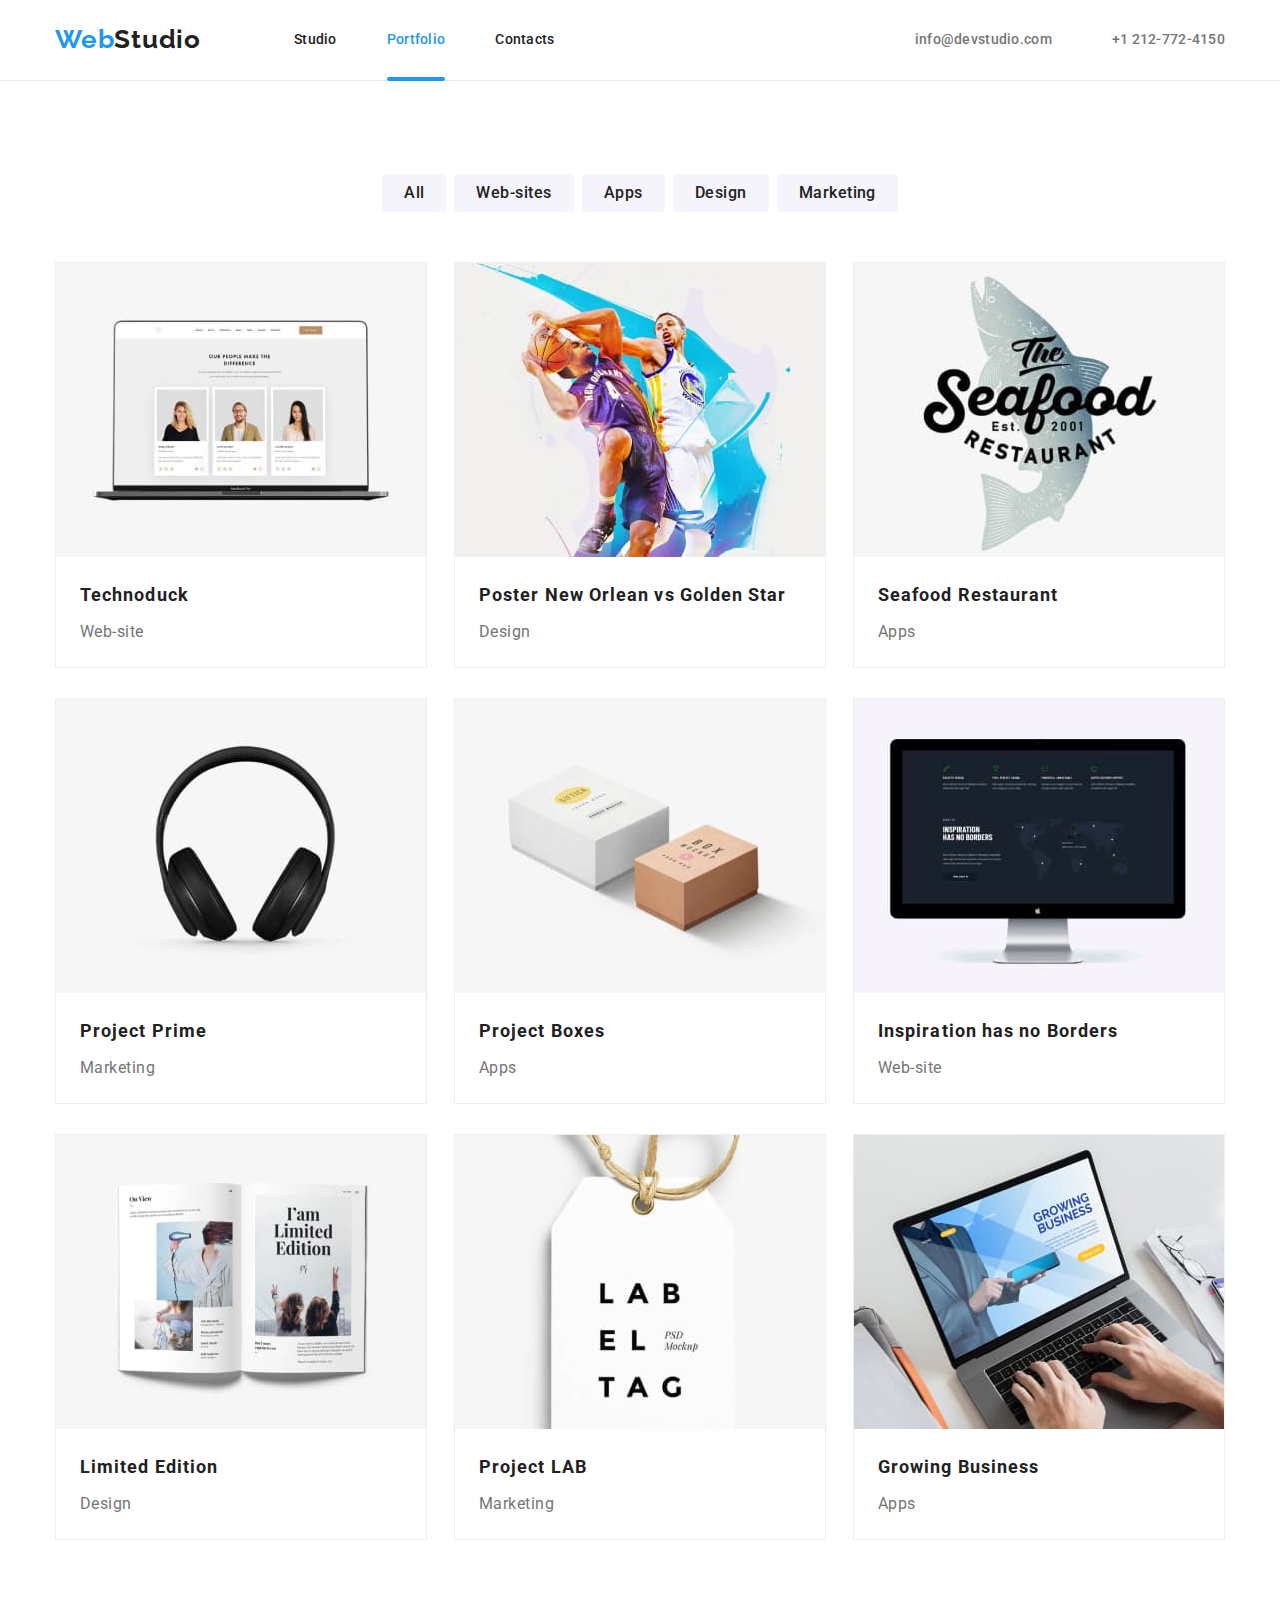
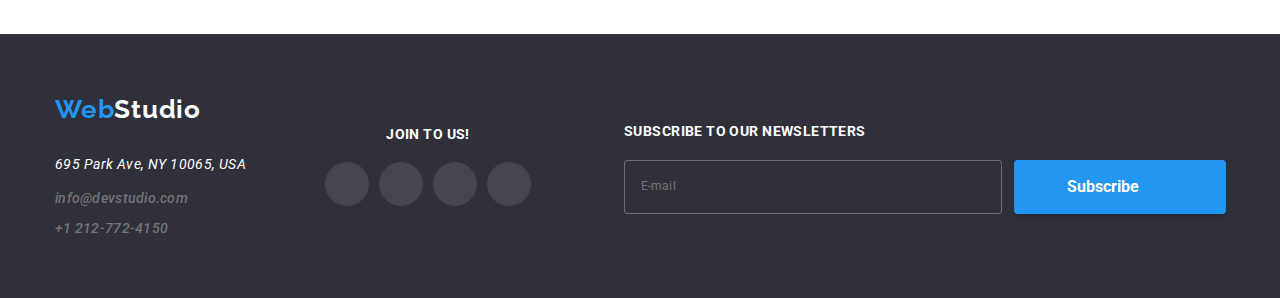
==== portfolio.html @ 0c03ed83 "Last homework html-css" ====
<!DOCTYPE html>
<html lang="en">
<head>
    <meta charset="UTF-8">
    <meta http-equiv="X-UA-Compatible" content="IE=edge">
    <meta name="viewport" content="width=device-width, initial-scale=1.0">
    <title>Portfolio</title>
    
<link rel="preconnect" href="https://fonts.googleapis.com">
<link rel="preconnect" href="https://fonts.gstatic.com" crossorigin>
<link href="https://fonts.googleapis.com/css2?family=Raleway:wght@700&family=Roboto:wght@400;500;700;900&display=swap"
    rel="stylesheet"
    >
    <link rel="stylesheet" href="https://cdnjs.cloudflare.com/ajax/libs/modern-normalize/1.1.0/modern-normalize.min.css">
    <link rel="stylesheet" href="./css/main.min.css">
</head>
<body class="page">

<header class="header">
    <div class="container hat-container">
        <a class="header__logo" href="./index.html">
            <span class="header__accent">Web</span>Studio </a>
        <nav>
             <button class="menu__button js-open-menu" type="button" aria-expanded="false" aria-controls="mobile-menu">
                    <svg width="40px" height="40px" aria-label="menu switcher">
                        <use class="icon__menu" href="./images/sprite.svg#icon-menu"></use>
                    </svg>
                </button>
                <div class="menu__container js-menu-container" id="mobile-menu">
                    <button class="menu__button js-close-menu" type="button">
                        <svg width="40px" height="40px" aria-label="menu switcher">
                            <use class="icon__close" href="./images/sprite.svg#icon-close"></use>
                        </svg>
                    </button>
                    <div class="navigation__menu">
                        <ul class="navigation">
                            <li class="navigation__item">
                                <a class="navigation__link" href="./index.html"> Studio </a>
                            </li>
                            <li class="navigation__item navigation__item--currentlink">
                                <a class="navigation__link navigation__link--current" href="./portfolio.html"> Portfolio </a>
                            </li>
                            <li class="navigation__item">
                                <a class="navigation__link " href=""> Contacts </a>
                            </li>
                        </ul>
                    </div>
                    <div class="contacts__menu">
                        <ul class="contacts">
                            <li class="contacts__item">
                                <a class="contacts__link" href="tel:+12127724150">
                                    +1 212-772-4150
                                </a>
                            </li>
                            <li class="contacts__item">
                                <a class="contacts__link" href="mailto:info@devstudio.com">
                                    info@devstudio.com
                                </a>
                            </li>
                        </ul>
                    </div>
                    <div class="links">
                        <ul class="links__menu">
                            <li class="links__item">
                                <a class="links__link" href="https://www.instagram.com/">Instagram<span class="links__wall">|</span></a>
                            </li>
                            <li class="links__item">
                                <a class="links__link" href="https://twitter.com/">Twitter<span class="links__wall">|</span></a>
                            </li>
                            <li class="links__item">
                                <a class="links__link" href="https://www.facebook.com/">Facebook<span class="links__wall">|</span></a>
                            </li>
                            <li class="links__item">
                                <a class="links__link" href="https://www.linkedin.com/">LinkedIn</a>
                            </li>
                        </ul>
                    </div>
                </div>
            <ul class="navigation">
                <li class="navigation__item">
                    <a class="navigation__link" href="./index.html"> Studio </a>
                </li>
                <li class="navigation__item navigation__item--currentlink">
                    <a class="navigation__link navigation__link--current" href="./portfolio.html"> Portfolio </a>
                </li>
                <li class="navigation__item">
                    <a class="navigation__link" href=""> Contacts </a>
                </li>
            </ul>
        </nav>

        <ul class="contacts">
            <li class="contacts__item">
                <a class="contacts__link" href="mailto:info@devstudio.com">
                    <svg class="contacts__icon" width="16px" height="12px">
                        <use href="./images/sprite.svg#icon-mail-icon"></use>
                    </svg>
                    info@devstudio.com
                </a>
            </li>
            <li class="contacts__item">
                <a class="contacts__link" href="tel:+12127724150">
                    <svg class="contacts__icon" width="10px" height="16px">
                        <use href="./images/sprite.svg#icon-smartphone-icon"></use>
                    </svg>
                    +1 212-772-4150
                </a>
            </li>
        </ul>
    </div>
</header>
    <!--Меnu-->
    <main>       
     
        <div class="container">
            <section class="section">
                <h1 hidden> Our works </h1>
                <ul class="buttons">
                    <li class="buttons__item">
                        <button class="buttons__secondary" type="button">All</button>
                    </li>
                    <li class="buttons__item">
                        <button class="buttons__secondary" type="button">Web-sites</button>
                    </li>
                    <li class="buttons__item">
                        <button class="buttons__secondary" type="button">Apps</button>
                    </li>
                    <li class="buttons__item">
                        <button class="buttons__secondary" type="button">Design</button>
                    </li>
                    <li class="buttons__item">
                        <button class="buttons__secondary" type="button">Marketing</button>
                    </li>
                </ul>
                <ul class="example">
                        <li class="example__item">
                            <div class="example__div">
                                <picture>
                                    <source srcset="./images/images-portfolio/laptopimg.jpeg 1x, ./images/images-portfolio/laptopimg@2x.jpeg 2x"
                                        media="(min-width: 1200px)">
                                    <source srcset="./images/images-portfolio/laptop-tabletimg.jpeg 1x, ./images/images-portfolio/laptop-tabletimg@2x.jpeg 2x"
                                        media="(min-width: 767px)">
                                    <source srcset="./images/images-portfolio/laptop-mobileimg.jpeg 1x, ./images/images-portfolio/laptop-mobileimg@2x.jpeg 2x"
                                        media="(min-width: 150px)">
                                    <img class="example__image" src="./images/images-portfolio/laptopimg.jpeg" alt="laptop" />
                                </picture>
                                <div class="example__backbox">
                                    <p class="example__text">The technocrat is the modern site for the coronavirus. Companies use this platform
                                        for digital espionage and attacks on
                                        protected competitor servers.</p>
                                </div>
                            </div>
                            <h2 class="example__title">Technoduck</h2>
                            <p class="example__description">Web-site</p>
                        </li>
                        <li class="example__item">
                            <div class="example__div">
                                <picture>
                                    <source srcset="./images/images-portfolio/baseballimg.jpeg 1x, ./images/images-portfolio/baseballimg@2x.jpeg 2x"
                                        media="(min-width: 1200px)">
                                    <source
                                        srcset="./images/images-portfolio/baseball-tabletimg.jpeg 1x, ./images/images-portfolio/baseball-tabletimg@2x.jpeg 2x"
                                        media="(min-width: 767px)">
                                    <source
                                        srcset="./images/images-portfolio/baseball-mobileimg.jpeg 1x, ./images/images-portfolio/baseball-mobileimg@2x.jpeg 2x"
                                        media="(min-width: 150px)">
                                    <img class="example__image" src="./images/images-portfolio/baseballimg.jpeg" alt=" two man playing baseball" />
                                </picture>
                                <div class="example__backbox">
                                    <p class="example__text">Poster New Orlean vs Golden Star</p>
                                </div>
                            </div>
                            <h2 class="example__title">Poster New Orlean vs Golden Star</h2>
                            <p class="example__description">Design</p>
                        </li>                  
                        <li class="example__item">
                            <div class="example__div">
                                <picture>
                                    <source srcset="./images/images-portfolio/seafoodimg.jpeg 1x, ./images/images-portfolio/seafoodimg@2x.jpeg 2x"
                                        media="(min-width: 1200px)">
                                    <source
                                        srcset="./images/images-portfolio/seafood-tabletimg.jpeg 1x, ./images/images-portfolio/seafood-tabletimg@2x.jpeg 2x"
                                        media="(min-width: 767px)">
                                    <source
                                        srcset="./images/images-portfolio/seafood-mobileimg.jpeg 1x, ./images/images-portfolio/seafood-mobileimg@2x.jpeg 2x"
                                        media="(min-width: 150px)">
                                    <img class="example__image" src="./images/images-portfolio/seafoodimg.jpeg" alt=" logo fish restaurant" />
                                </picture>
                                <div class="example__backbox">
                                    <p class="example__text">Seafood Restaurant</p>
                                </div>
                            </div>
                            <h2 class="example__title">Seafood Restaurant</h2>
                            <p class="example__description">Apps</p>
                        </li>
                        <li class="example__item">
                            <div class="example__div">
                                <picture>
                                    <source srcset="./images/images-portfolio/headphonesimg.jpeg 1x, ./images/images-portfolio/headphonesimg@2x.jpeg 2x"
                                        media="(min-width: 1200px)">
                                    <source
                                        srcset="./images/images-portfolio/headphones-tabletimg.jpeg 1x, ./images/images-portfolio/headphones-tabletimg@2x.jpeg 2x"
                                        media="(min-width: 767px)">
                                    <source
                                        srcset="./images/images-portfolio/headphones-mobileimg.jpeg 1x, ./images/images-portfolio/headphones-mobileimg@2x.jpeg 2x"
                                        media="(min-width: 150px)">
                                    <img class="example__image" src="./images/images-portfolio/headphonesimg.jpeg" alt=" headphones" />
                                </picture>
                                <div class="example__backbox">
                                    <p class="example__text">Project Prime</p>
                                </div>
                            </div>
                            <h2 class="example__title">Project Prime</h2>
                            <p class="example__description">Marketing</p>
                        </li>                  
                        <li class="example__item">
                        <div class="example__div">
                            <picture>
                                <source srcset="./images/images-portfolio/twoboximg.jpeg 1x, ./images/images-portfolio/twoboximg@2x.jpeg 2x"
                                    media="(min-width: 1200px)">
                                <source
                                    srcset="./images/images-portfolio/twobox-tabletimg.jpeg 1x, ./images/images-portfolio/twobox-tabletimg@2x.jpeg 2x"
                                    media="(min-width: 767px)">
                                <source
                                    srcset="./images/images-portfolio/twobox-mobileimg.jpeg 1x, ./images/images-portfolio/twobox-mobileimg@2x.jpeg 2x"
                                    media="(min-width: 150px)">
                                <img class="example__image" src="./images/images-portfolio/twoboximg.jpeg" alt=" two carton box" />
                            </picture>
                            <div class="example__backbox">
                                <p class="example__text">Project Boxes</p>
                            </div>
                        </div>
                        <h2 class="example__title">Project Boxes</h2>
                        <p class="example__description">Apps</p>
                        </li>                   
                        <li class="example__item">
                            <div class="example__div">
                                <picture>
                                    <source srcset="./images/images-portfolio/displayimg.jpeg 1x, ./images/images-portfolio/displayimg@2x.jpeg 2x"
                                        media="(min-width: 1200px)">
                                    <source
                                        srcset="./images/images-portfolio/display-tabletimg.jpeg 1x, ./images/images-portfolio/display-tabletimg@2x.jpeg 2x"
                                        media="(min-width: 767px)">
                                    <source
                                        srcset="./images/images-portfolio/display-mobileimg.jpeg 1x, ./images/images-portfolio/display-mobileimg@2x.jpeg 2x"
                                        media="(min-width: 150px)">
                                    <img class="example__image" src="./images/images-portfolio/displayimg.jpeg" alt="display" />
                                </picture>
                                <div class="example__backbox">
                                    <p class="example__text">Inspiration has no Borders</p>
                                </div>
                            </div>
                            <h2 class="example__title">Inspiration has no Borders</h2>
                            <p class="example__description">Web-site</p>
                        </li>                   
                        <li class="example__item">
                            <div class="example__div">
                                <picture>
                                    <source srcset="./images/images-portfolio/bookimg.jpeg 1x, ./images/images-portfolio/bookimg@2x.jpeg 2x"
                                        media="(min-width: 1200px)">
                                    <source
                                        srcset="./images/images-portfolio/book-tabletimg.jpeg 1x, ./images/images-portfolio/book-tabletimg@2x.jpeg 2x"
                                        media="(min-width: 767px)">
                                    <source
                                        srcset="./images/images-portfolio/book-mobileimg.jpeg 1x, ./images/images-portfolio/book-mobileimg@2x.jpeg 2x"
                                        media="(min-width: 150px)">
                                    <img class="example__image" src="./images/images-portfolio/bookimg.jpeg" alt=" opened book" />
                                </picture>
                                <div class="example__backbox">
                                    <p class="example__text">Limited Edition</p>
                                </div>
                            </div>
                            <h2 class="example__title">Limited Edition</h2>
                            <p class="example__description">Design</p>
                        </li>                    
                        <li class="example__item">
                            <div class="example__div">
                                <picture>
                                    <source srcset="./images/images-portfolio/labelimg.jpeg 1x, ./images/images-portfolio/labelimg@2x.jpeg 2x"
                                        media="(min-width: 1200px)">
                                    <source
                                        srcset="./images/images-portfolio/label-tabletimg.jpeg 1x, ./images/images-portfolio/label-tabletimg@2x.jpeg 2x"
                                        media="(min-width: 767px)">
                                    <source
                                        srcset="./images/images-portfolio/label-mobileimg.jpeg 1x, ./images/images-portfolio/label-mobileimg@2x.jpeg 2x"
                                        media="(min-width: 150px)">
                                    <img class="example__image" src="./images/images-portfolio/labelimg.jpeg" alt=" label with letters" />
                                </picture>
                                <div class="example__backbox">
                                    <p class="example__text">Project LAB</p>
                                </div>
                            </div>
                            <h2 class="example__title">Project LAB</h2>
                            <p class="example__description">Marketing</p>
                        </li>                   
                        <li class="example__item">
                           <div class="example__div">
                            <picture>
                                <source srcset="./images/images-portfolio/laptopworkimg.jpeg 1x, ./images/images-portfolio/laptopworkimg@2x.jpeg 2x"
                                    media="(min-width: 1200px)">
                                <source
                                    srcset="./images/images-portfolio/laptopwork-tabletimg.jpeg 1x, ./images/images-portfolio/laptopwork-tabletimg@2x.jpeg 2x"
                                    media="(min-width: 767px)">
                                <source
                                    srcset="./images/images-portfolio/laptopwork-mobileimg.jpeg 1x, ./images/images-portfolio/laptopwork-mobileimg@2x.jpeg 2x"
                                    media="(min-width: 150px)">
                                <img class="example__image" src="./images/images-portfolio/laptopworkimg.jpeg" alt=" man working on laptop" />
                            </picture>
                            <div class="example__backbox">
                                <p class="example__text">Growing Business</p>
                            </div>
                           </div>
                            <h2 class="example__title">Growing Business</h2>
                            <p class="example__description">Apps</p>
                        </li>
                </ul>
            </section>
        </div>
    </main>
    
<footer class="footer">
    <div class="container">
        <div class="footer__container">
            <div class="footer-tablet">
            <div class="footer__info">
                <a class="footer__logo" href="index.html" target="_self"> <span class="accent">Web</span><span
                        class="footer__second footer__second--white">Studio</span>
                </a>
                <address>
                    <ul class="address">
                        <li class="address__item">
                            <a class="address__link"
                                href="https://www.google.com/maps/place/695+Park+Ave,+New+York,+NY+10065,+%D0%A1%D0%A8%D0%90/@40.7688994,-73.9672143,17z/data=!3m1!4b1!4m5!3m4!1s0x89c258ebe8836e8f:0xa007c44e7c4aa0eb!8m2!3d40.7688994!4d-73.9650256"
                                target="_blank">695 Park Ave, NY 10065, USA</a>
                        </li>
                        <li class="address__item">
                            <a class="address__info" href="mailto:info@devstudio.com"> info@devstudio.com </a>
                        </li>
                        <li class="address__item">
                            <a class="address__info" href="tel:+12127724150">+1 212-772-4150</a>
                        </li>
                    </ul>
                </address>
            </div>
            <div class="join">
                <h3 class="join__title">JOIN TO US!</h3>
                <ul class="network">
                    <li class="network__item">
                        <a class="network__link network__link--gray" href="https://www.instagram.com/" target="_blank"
                            rel="noopener noreferrer">
                            <svg class="network__icon network__icon--footer" width="20px" height="20px">
                                <use href="./images/sprite.svg#icon-instagram"></use>
                            </svg>
                        </a>
                    </li>
                    <li class="network__item">
                        <a class="network__link network__link--gray" href="https://twitter.com/" target="_blank"
                            rel="noopener noreferrer">
                            <svg class="network__icon network__icon--footer" width="20px" height="20px">
                                <use href="./images/sprite.svg#icon-twitter"></use>
                            </svg>
                        </a>
                    </li>
                    <li class="network__item">
                        <a class="network__link network__link--gray" href="https://www.facebook.com/" target="_blank"
                            rel="noopener noreferrer">
                            <svg class="network__icon network__icon--footer" width="20px" height="20px">
                                <use href="./images/sprite.svg#icon-facebook"></use>
                            </svg>
                        </a>
                    </li>
                    <li class="network__item">
                        <a class="network__link network__link--gray" href="https://www.linkedin.com/" target="_blank"
                            rel="noopener noreferrer">
                            <svg class="network__icon network__icon--footer" width="20px" height="20px">
                                <use href="./images/svg/sprite.svg#icon-linkedin"></use>
                            </svg>
                        </a>
                    </li>
                </ul>
            </div>
            </div>
            <form class="footerform">
                <h3 class="form__title">SUBSCRIBE TO OUR NEWSLETTERS</h3>
                <div class="form__container">
                    <input class="form__input--gray" type="text" name="input-name" placeholder="E-mail">
                    <button class="form__button" type="submit">Subscribe
                        <svg class="form__telegram form__telegram--gray" width="24px" height="24px">
                            <use href="./images/svg/sprite.svg#icon-telegram"></use>
                        </svg>
                    </button>
                </div>
            </form>
        </div>
    </div>
</footer>
<script src="./js/menu.js"></script>
</body>
</html>
---- css/main.min.css ----
ul {
    list-style-type: none;
    padding: 0px;
    margin: 0px
}

img {
    display: block;
    max-width: 100%;
    height: auto
}

@media screen and (min-width: 150px)and (max-width: 767px) {
    .container {
        width:480px;
        padding: 0px;
        margin: 0px
    }
}

@media screen and (min-width: 768px)and (max-width: 1199px) {
    .container {
        width:768px;
        margin: auto
    }
}

@media screen and (min-width: 1200px) {
    .container {
        width:1170px;
        margin: auto;
        padding-left: 15px;
        padding-right: 15px
    }
}

@media screen and (min-width: 150px)and (max-width: 767px) {
    .page {
        width:480px;
        font-family: "Roboto",sans-serif;
        margin: auto;
        padding-top: 61px
    }
}

@media screen and (min-width: 768px)and (max-width: 1199px) {
    .page {
        width:768px;
        font-family: "Roboto",sans-serif;
        margin: auto;
        padding-top: 80px
    }
}

@media screen and (min-width: 1200px) {
    .page {
        font-family:"Roboto",sans-serif;
        margin: auto;
        padding-top: 80px
    }
}

@media screen and (min-width: 150px)and (max-width: 767px) {
    .section {
        width:480px;
        padding-top: 60px;
        padding-bottom: 60px
    }
}

@media screen and (min-width: 768px)and (max-width: 1199px) {
    .section {
        width:768px;
        padding-top: 60px;
        padding-bottom: 60px
    }
}

@media screen and (min-width: 1200px) {
    .section {
        padding-top:94px;
        padding-bottom: 94px
    }
}

*,*::before,::after {
    -webkit-box-sizing: inherit;
    box-sizing: inherit
}

.body .modal-open {
    overflow: hidden
}

@media screen and (min-width: 1200px) {
    .header {
        background-color:#fff;
        border-bottom: 1px solid #ececec;
        min-height: 80px;
        margin: auto;
        width: 1600px;
        position: fixed;
        z-index: 1;
        top: 0;
        left: 50%;
        -webkit-transform: translate(-50%);
        transform: translate(-50%)
    }

    .header__accent {
        color: #2196f3
    }

    .hat-container {
        display: -webkit-box;
        display: -ms-flexbox;
        display: flex;
        -webkit-box-align: center;
        -ms-flex-align: center;
        align-items: center;
        -webkit-box-pack: justify;
        -ms-flex-pack: justify;
        justify-content: space-between
    }

    .menu__button {
        display: none
    }

    .menu-container {
        display: none
    }

    .links {
        display: none
    }
}

@media screen and (min-width: 1200px) {
    .header__logo {
        margin-right:93px;
        padding-top: 24px;
        padding-bottom: 25px;
        font-family: "Raleway";
        font-weight: 700;
        font-size: 26px;
        line-height: 1.19;
        letter-spacing: .03em;
        color: #212121;
        text-decoration: none
    }
}

@media screen and (min-width: 1200px) {
    .navigation__item--currentlink {
        color:#2196f3
    }

    .navigation {
        display: -webkit-box;
        display: -ms-flexbox;
        display: flex
    }

    .navigation__item:not(:last-child) {
        margin-right: 50px
    }

    .navigation__link {
        display: block;
        padding-top: 32px;
        padding-bottom: 32px;
        font-weight: 500;
        font-size: 14px;
        line-height: 1.14;
        letter-spacing: .02em;
        text-decoration: none;
        color: #212121;
        -webkit-transition: color 250ms cubic-bezier(0.4, 0, 0.2, 1);
        transition: color 250ms cubic-bezier(0.4, 0, 0.2, 1)
    }

    .navigation__link:hover,.navigation__link:focus {
        color: #2196f3
    }

    .navigation__link--current {
        position: relative;
        color: #2196f3
    }

    .navigation__link--current::after {
        position: absolute;
        bottom: -1px;
        right: 0px;
        content: "";
        width: 100%;
        height: 4px;
        background-color: #2196f3;
        border-radius: 2px
    }

    .navigation__menu {
        display: none
    }

    .contacts__menu {
        display: none
    }
}

@media screen and (min-width: 1200px) {
    .contacts__link {
        display:-webkit-box;
        display: -ms-flexbox;
        display: flex;
        -webkit-box-align: center;
        -ms-flex-align: center;
        align-items: center;
        padding-top: 32px;
        padding-bottom: 32px;
        font-weight: 500;
        font-size: 14px;
        line-height: 1.14;
        letter-spacing: .02em;
        color: #757575;
        text-decoration: none;
        -webkit-transition: color 250ms cubic-bezier(0.4, 0, 0.2, 1);
        transition: color 250ms cubic-bezier(0.4, 0, 0.2, 1)
    }

    .contacts__link:hover,.contacts__link:focus {
        color: #2196f3
    }

    .contacts__link:hover .contacts__icon {
        fill: #2196f3
    }

    .contacts__link:focus .contacts__icon {
        fill: #2196f3
    }

    .contacts__icon {
        margin-right: 10px;
        fill: #757575
    }

    .contacts__link:hover .contacts__icon {
        fill: #2196f3
    }

    .contacts__link:focus .contacts__icon {
        fill: #2196f3
    }

    .contacts {
        display: -webkit-box;
        display: -ms-flexbox;
        display: flex;
        margin-top: 0px;
        margin-bottom: 0px;
        margin-left: auto
    }

    .contacts__item:not(:last-child) {
        display: block;
        margin-right: 40px
    }
}

@media screen and (min-width: 1200px) {
    .background {
        max-width:1600px;
        height: 600px;
        margin-left: auto;
        margin-right: auto;
        background-image: -webkit-gradient(linear, left top, right top, from(rgba(47, 48, 58, 0.4)), to(rgba(47, 48, 58, 0.4))),url(../images/backgroundimage.jpeg);
        background-image: linear-gradient(to right, rgba(47, 48, 58, 0.4), rgba(47, 48, 58, 0.4)),url(../images/backgroundimage.jpeg);
        background-color: #757575;
        background-position: center;
        background-repeat: no-repeat;
        background-size: cover
    }
}

@media screen and (min-width: 1200px)and (min-device-pixel-ratio: 2),screen and (min-width: 1200px)and (-webkit-min-device-pixel-ratio: 2),screen and (min-width: 1200px)and (min-resolution: 192dpi),screen and (min-width: 1200px)and (min-resolution: 2dppx) {
    .background {
        background-image:-webkit-gradient(linear, left top, right top, from(rgba(47, 48, 58, 0.4)), to(rgba(47, 48, 58, 0.4))),url(../images/backgroundimage@2x.jpeg);
        background-image: linear-gradient(to right, rgba(47, 48, 58, 0.4), rgba(47, 48, 58, 0.4)),url(../images/backgroundimage@2x.jpeg)
    }
}

@media screen and (min-width: 1200px) {
    .hero-container {
        padding-top:200px;
        padding-bottom: 200px
    }
}

@media screen and (min-width: 1200px) {
    .background__title {
        margin-top:0px;
        margin-bottom: 30px;
        font-weight: 900;
        font-size: 44px;
        line-height: 1.36;
        text-align: center;
        letter-spacing: .06em;
        text-transform: uppercase;
        color: #fff
    }
}

@media screen and (min-width: 1200px) {
    .background__button {
        display:block;
        padding: 10px 20px;
        margin-left: auto;
        margin-right: auto;
        border-radius: 4px;
        min-width: 200px;
        text-align: center;
        border: none;
        font-weight: 700;
        font-size: 16px;
        line-height: 1.87;
        letter-spacing: .06em;
        background-color: #2196f3;
        color: #fff;
        font-family: inherit;
        cursor: pointer;
        -webkit-transition: color 250ms cubic-bezier(0.4, 0, 0.2, 1),background-color 250ms cubic-bezier(0.4, 0, 0.2, 1);
        transition: color 250ms cubic-bezier(0.4, 0, 0.2, 1),background-color 250ms cubic-bezier(0.4, 0, 0.2, 1)
    }

    .background__button:hover,.background__button:focus {
        background-color: #fff;
        color: #2196f3
    }
}

@media screen and (min-width: 1200px) {
    .backdrop {
        position:fixed;
        top: 0;
        left: 0;
        width: 100%;
        height: 100%;
        background-color: rgba(0,0,0,.2);
        z-index: 1;
        opacity: 1;
        -webkit-transition: opacity 250ms cubic-bezier(0.4, 0, 0.2, 1);
        transition: opacity 250ms cubic-bezier(0.4, 0, 0.2, 1);
        overflow-y: scroll
    }

    .backdrop.is-hidden {
        opacity: 0;
        pointer-events: none
    }

    .backdrop.is-hidden .modal {
        -webkit-transform: translate(-50%, -50%) scale(1);
        transform: translate(-50%, -50%) scale(1)
    }

    .modal {
        position: absolute;
        max-width: 528px;
        min-height: 581px;
        top: 50%;
        left: 50%;
        -webkit-transform: translate(-50%, -50%) scale(1);
        transform: translate(-50%, -50%) scale(1);
        background-color: #fff;
        -webkit-box-shadow: 0px 1px 3px rgba(0,0,0,.12),0px 1px 1px rgba(0,0,0,.14),0px 2px 1px rgba(0,0,0,.2);
        box-shadow: 0px 1px 3px rgba(0,0,0,.12),0px 1px 1px rgba(0,0,0,.14),0px 2px 1px rgba(0,0,0,.2);
        border-radius: 4px
    }

    .modal__button {
        position: absolute;
        padding: 10;
        width: 30px;
        height: 30px;
        top: 8px;
        right: 8px;
        display: block;
        border-radius: 50%;
        border: 1px solid rgba(0,0,0,.1);
        -webkit-box-sizing: border-box;
        box-sizing: border-box;
        cursor: pointer;
        background-color: #fff;
        -webkit-transition: color 250ms cubic-bezier(0.4, 0, 0.2, 1);
        transition: color 250ms cubic-bezier(0.4, 0, 0.2, 1)
    }

    .modal__button:hover .modal__close {
        fill: #2196f3
    }

    .modal__button:focus .modal__close {
        fill: #2196f3
    }

    .modal__close {
        background-repeat: no-repeat;
        background-size: cover;
        fill: #000;
        -webkit-transition: fill 250ms cubic-bezier(0.4, 0, 0.2, 1);
        transition: fill 250ms cubic-bezier(0.4, 0, 0.2, 1)
    }

    .modal__close:hover {
        fill: #2196f3
    }

    .modal__tittle {
        display: -webkit-box;
        display: -ms-flexbox;
        display: flex;
        -webkit-box-pack: center;
        -ms-flex-pack: center;
        justify-content: center;
        -webkit-box-align: center;
        -ms-flex-align: center;
        align-items: center;
        margin: 0px;
        padding-top: 40px;
        font-weight: 700;
        font-size: 20px;
        line-height: 1.15;
        text-align: center;
        letter-spacing: .03em;
        color: #212121
    }

    .form__field {
        position: relative;
        margin-bottom: 10px
    }

    .form__input {
        width: 402px;
        height: 36px;
        padding-left: 42px;
        border: 1px solid rgba(33,33,33,.2);
        border-radius: 4px;
        outline: none;
        cursor: pointer;
        font-weight: 400;
        font-size: 12px;
        line-height: 1.16;
        letter-spacing: .01em;
        color: rgba(117,117,117,.5);
        -webkit-transition: color 250ms cubic-bezier(0.4, 0, 0.2, 1),border 250ms cubic-bezier(0.4, 0, 0.2, 1);
        transition: color 250ms cubic-bezier(0.4, 0, 0.2, 1),border 250ms cubic-bezier(0.4, 0, 0.2, 1)
    }

    .form__input:hover,.form__input:focus {
        border-color: #2196f3
    }

    .form__label {
        display: -webkit-box;
        display: -ms-flexbox;
        display: flex;
        -webkit-box-orient: vertical;
        -webkit-box-direction: normal;
        -ms-flex-direction: column;
        flex-direction: column;
        margin-bottom: 4px;
        font-weight: 400;
        font-size: 12px;
        line-height: 1.16;
        letter-spacing: .01em;
        color: #757575
    }

    .form__input:hover~.form__icon {
        fill: #2196f3
    }

    .form__input:focus~.form__icon {
        fill: #2196f3
    }

    .form__icon {
        position: absolute;
        top: 50%;
        left: 12px;
        fill: #212121
    }

    .form__textarea {
        resize: none;
        width: 414px;
        height: 94px;
        outline: none;
        padding: 12px 16px;
        border: 1px solid rgba(33,33,33,.2);
        border-radius: 4px;
        cursor: pointer;
        font-family: inherit;
        font-weight: 400;
        font-size: 12px;
        line-height: 1.16;
        letter-spacing: .01em;
        color: rgba(117,117,117,.5)
    }

    .form__textarea:hover,.form__textarea:focus {
        border-color: #2196f3
    }

    .form {
        padding: 12px 39px 40px 41px
    }

    .form__fakecheckbox {
        position: absolute;
        width: 1px;
        height: 1px;
        margin: -1px;
        border: 0;
        padding: 0;
        clip: rect(0 0 0 0);
        overflow: hidden
    }

    .form__checkbox {
        width: 12px;
        height: 11px;
        border: 2px solid #212121;
        border-radius: 2px;
        margin: 0px;
        padding: 0px;
        margin-right: 7px;
        background-image: url(/images/svg/icon-check.svg);
        background-color: #fff;
        background-size: contain;
        background-position: center;
        background-repeat: no-repeat;
        cursor: pointer;
        -webkit-transition: background-color 250ms cubic-bezier(0.4, 0, 0.2, 1),border-color 250ms cubic-bezier(0.4, 0, 0.2, 1);
        transition: background-color 250ms cubic-bezier(0.4, 0, 0.2, 1),border-color 250ms cubic-bezier(0.4, 0, 0.2, 1)
    }

    .form__fakecheckbox:checked+.form__checkbox {
        border: 2px solid #2196f3;
        background-color: #2196f3
    }

    .form__label--accept {
        display: -webkit-box;
        display: -ms-flexbox;
        display: flex;
        -webkit-box-orient: horizontal;
        -webkit-box-direction: normal;
        -ms-flex-direction: row;
        flex-direction: row;
        -webkit-box-pack: center;
        -ms-flex-pack: center;
        justify-content: center;
        -webkit-box-align: center;
        -ms-flex-align: center;
        align-items: center;
        margin: 0px;
        font-weight: 400;
        font-size: 14px;
        line-height: 1.71;
        letter-spacing: .03em;
        cursor: pointer
    }

    .form__link {
        margin-left: 4px;
        font-weight: 400;
        font-size: 14px;
        line-height: 1.71;
        letter-spacing: .03em;
        color: #2196f3;
        text-decoration: underline
    }

    .form__field--accept {
        margin-top: 30px;
        margin-bottom: 0px
    }

    .form__submit {
        display: -webkit-box;
        display: -ms-flexbox;
        display: flex;
        -webkit-box-pack: center;
        -ms-flex-pack: center;
        justify-content: center;
        -webkit-box-align: center;
        -ms-flex-align: center;
        align-items: center;
        background-color: #2196f3;
        color: #fff;
        width: 200px;
        height: 50px;
        margin: auto;
        padding: 0px;
        border: none;
        -webkit-box-shadow: 0px 4px 4px rgba(0,0,0,.15);
        box-shadow: 0px 4px 4px rgba(0,0,0,.15);
        border-radius: 4px;
        -webkit-transition: color 250ms cubic-bezier(0.4, 0, 0.2, 1),background-color 250ms cubic-bezier(0.4, 0, 0.2, 1);
        transition: color 250ms cubic-bezier(0.4, 0, 0.2, 1),background-color 250ms cubic-bezier(0.4, 0, 0.2, 1);
        font-weight: 700;
        font-size: 16px;
        line-height: 1.87;
        letter-spacing: .06em
    }

    .form__submit:hover,.form__submit:focus {
        color: #2196f3;
        background-color: #fff
    }
}

@media screen and (min-width: 1200px) {
    .specifications {
        display:-webkit-box;
        display: -ms-flexbox;
        display: flex
    }

    .specifications__container {
        display: inline-block;
        width: 270px;
        height: 120px;
        border-radius: 4px;
        background-color: #f5f4fa;
        margin-bottom: 30px
    }

    .specifications__icon {
        padding: 25px 102px
    }

    .specifications__item:not(:last-child) {
        margin-right: 30px
    }

    .specifications__title {
        margin-top: 0px;
        margin-bottom: 10px;
        font-weight: 700;
        font-size: 14px;
        line-height: 1.14;
        letter-spacing: .03em;
        color: #212121
    }

    .specifications__text {
        margin-top: 0px;
        margin-bottom: 0px;
        font-weight: 400;
        font-size: 14px;
        line-height: 1.71;
        letter-spacing: .03em;
        color: #757575
    }
}

@media screen and (min-width: 1200px) {
    .photo {
        padding-bottom:94px
    }

    .photo__title {
        margin-top: 0px;
        margin-bottom: 50px;
        font-weight: 700;
        font-size: 36px;
        line-height: 1.16;
        text-align: center;
        letter-spacing: .03em;
        color: #212121
    }

    .images {
        display: -webkit-box;
        display: -ms-flexbox;
        display: flex;
        -webkit-box-pack: justify;
        -ms-flex-pack: justify;
        justify-content: space-between
    }

    .images__item:not(:last-child) {
        margin-right: 30px
    }

    .images__thumb {
        position: relative;
        width: 370px;
        height: 294px
    }

    .images__container {
        position: absolute;
        bottom: 0;
        background-color: rgba(47,48,58,.8);
        width: 100%;
        height: 70px
    }

    .images__text {
        display: -webkit-box;
        display: -ms-flexbox;
        display: flex;
        -webkit-box-pack: center;
        -ms-flex-pack: center;
        justify-content: center;
        padding-top: 27px;
        color: #fff;
        margin: 0px;
        font-weight: 700;
        font-size: 14px;
        line-height: .94;
        letter-spacing: .03em
    }
}

@media screen and (min-width: 1200px) {
    .ourteam {
        margin-top:0px;
        margin-bottom: 50px;
        font-weight: 700;
        font-size: 36px;
        line-height: 1.16;
        text-align: center;
        letter-spacing: .03em;
        color: #212121
    }

    .team-container {
        background-color: #f5f4fa;
        margin: auto;
        max-width: 1600px
    }

    .team {
        display: -webkit-box;
        display: -ms-flexbox;
        display: flex
    }

    .team__item {
        background-color: #fff;
        padding-bottom: 30px;
        -webkit-box-shadow: 0px 1px 3px rgba(0,0,0,.12),0px 1px 1px rgba(0,0,0,.14),0px 2px 1px rgba(0,0,0,.2);
        box-shadow: 0px 1px 3px rgba(0,0,0,.12),0px 1px 1px rgba(0,0,0,.14),0px 2px 1px rgba(0,0,0,.2);
        border-radius: 0px 0px 4px 4px
    }

    .team__item:not(:last-child) {
        margin-right: 30px
    }

    .team__name {
        margin-top: 30px;
        margin-bottom: 0px;
        font-weight: 500;
        font-size: 16px;
        line-height: 1.18;
        text-align: center;
        letter-spacing: .03em;
        color: #212121
    }

    .team__text {
        margin-top: 10px;
        margin-bottom: 16px;
        font-weight: 400;
        font-size: 16px;
        line-height: 1.18;
        text-align: center;
        letter-spacing: .03em;
        color: #757575
    }

    .network {
        display: -webkit-box;
        display: -ms-flexbox;
        display: flex;
        -webkit-box-align: center;
        -ms-flex-align: center;
        align-items: center;
        -webkit-box-pack: center;
        -ms-flex-pack: center;
        justify-content: center
    }

    .network__item:not(:last-child) {
        margin-right: 10px
    }

    .network__link {
        display: -webkit-box;
        display: -ms-flexbox;
        display: flex;
        width: 44px;
        height: 44px;
        -webkit-box-align: center;
        -ms-flex-align: center;
        align-items: center;
        background-color: #fff;
        border-radius: 50%;
        -webkit-transition: background-color 250ms cubic-bezier(0.4, 0, 0.2, 1);
        transition: background-color 250ms cubic-bezier(0.4, 0, 0.2, 1)
    }

    .network__link:hover,.network__link:focus {
        background-color: #2196f3;
        cursor: pointer
    }

    .network__link:focus .network__icon {
        fill: #fff
    }

    .network__icon {
        fill: #afb1b8;
        padding: 12px;
        -webkit-transition: fill 250ms cubic-bezier(0.4, 0, 0.2, 1);
        transition: fill 250ms cubic-bezier(0.4, 0, 0.2, 1)
    }

    .network__icon:hover {
        fill: #fff
    }
}

@media screen and (min-width: 1200px) {
    .customers {
        display:-webkit-box;
        display: -ms-flexbox;
        display: flex;
        -webkit-box-pack: center;
        -ms-flex-pack: center;
        justify-content: center;
        -webkit-box-align: center;
        -ms-flex-align: center;
        align-items: center;
        -ms-flex-wrap: wrap;
        flex-wrap: wrap
    }

    .customers__title {
        font-weight: 700;
        font-size: 36px;
        line-height: 1.16;
        letter-spacing: .03em;
        margin-top: 0px;
        margin-bottom: 50px
    }

    .customers__item:not(:last-child) {
        margin-right: 30px
    }

    .customers__list {
        display: -webkit-box;
        display: -ms-flexbox;
        display: flex;
        -webkit-box-pack: center;
        -ms-flex-pack: center;
        justify-content: center;
        -webkit-box-align: center;
        -ms-flex-align: center;
        align-items: center
    }

    .customers__link:hover .customers__icon {
        fill: #2196f3
    }

    .customers__link:focus .customers__icon {
        fill: #2196f3
    }

    .customers__link {
        display: -webkit-box;
        display: -ms-flexbox;
        display: flex;
        width: 170px;
        height: 91px;
        -webkit-box-align: center;
        -ms-flex-align: center;
        align-items: center;
        -webkit-box-pack: center;
        -ms-flex-pack: center;
        justify-content: center;
        border: 1px solid #afb1b8;
        border-radius: 4px;
        -webkit-transition: border-color 250ms cubic-bezier(0.4, 0, 0.2, 1);
        transition: border-color 250ms cubic-bezier(0.4, 0, 0.2, 1)
    }

    .customers__link:hover {
        border: 1px solid #2196f3;
        cursor: pointer
    }

    .customers__icon {
        width: 106px;
        height: 60px;
        fill: #afb1b8;
        -webkit-transition: fill 250ms cubic-bezier(0.4, 0, 0.2, 1);
        transition: fill 250ms cubic-bezier(0.4, 0, 0.2, 1)
    }
}

@media screen and (min-width: 1200px) {
    .footer__container {
        display:-webkit-box;
        display: -ms-flexbox;
        display: flex;
        -webkit-box-align: center;
        -ms-flex-align: center;
        align-items: center
    }

    .footer__second--white {
        color: #fff
    }

    .footer {
        max-width: 1600px;
        margin: auto;
        display: block;
        padding: 60px 0px;
        background-color: #2f303a
    }

    .footer__logo {
        display: block;
        margin-bottom: 28px;
        font-family: "Raleway";
        font-weight: 700;
        font-size: 26px;
        line-height: 1.19;
        letter-spacing: .03em;
        color: #2196f3;
        text-decoration: none
    }

    .address {
        width: 200px
    }

    .address__item:not(:last-child) {
        margin-bottom: 12px
    }

    .address__info {
        font-weight: 500;
        font-size: 14px;
        line-height: 1.14;
        letter-spacing: .02em;
        color: #757575;
        text-decoration: none;
        -webkit-transition: color 250ms cubic-bezier(0.4, 0, 0.2, 1);
        transition: color 250ms cubic-bezier(0.4, 0, 0.2, 1)
    }

    .address__info:hover,.address__info:focus {
        color: #2196f3
    }

    .address__link {
        color: #fff;
        text-decoration: none;
        font-weight: 400;
        font-size: 14px;
        line-height: 1.71;
        letter-spacing: .03em;
        -webkit-transition: color 250ms cubic-bezier(0.4, 0, 0.2, 1);
        transition: color 250ms cubic-bezier(0.4, 0, 0.2, 1)
    }

    .address__link:hover,.address__link:focus {
        color: #2196f3
    }

    .footer-tablet {
        display: -webkit-box;
        display: -ms-flexbox;
        display: flex;
        -webkit-box-align: center;
        -ms-flex-align: center;
        align-items: center
    }

    .join {
        display: -webkit-box;
        display: -ms-flexbox;
        display: flex;
        -ms-flex-wrap: wrap;
        flex-wrap: wrap;
        -webkit-box-pack: center;
        -ms-flex-pack: center;
        justify-content: center;
        width: 206px;
        height: 80px;
        margin-left: 70px;
        margin-right: 93px
    }

    .join__title {
        font-weight: 700;
        font-size: 14px;
        line-height: 1.17;
        letter-spacing: .03em;
        color: #fff;
        margin-top: 0px;
        margin-bottom: 20px
    }

    .network {
        display: -webkit-box;
        display: -ms-flexbox;
        display: flex;
        -webkit-box-align: center;
        -ms-flex-align: center;
        align-items: center;
        -webkit-box-pack: center;
        -ms-flex-pack: center;
        justify-content: center
    }

    .network__item:not(:last-child) {
        margin-right: 10px
    }

    .network__link--gray {
        background: rgba(255,255,255,.1);
        display: -webkit-box;
        display: -ms-flexbox;
        display: flex;
        width: 44px;
        height: 44px;
        -webkit-box-align: center;
        -ms-flex-align: center;
        align-items: center;
        -webkit-box-pack: center;
        -ms-flex-pack: center;
        justify-content: center;
        border-radius: 50%;
        -webkit-transition: background-color 250ms cubic-bezier(0.4, 0, 0.2, 1);
        transition: background-color 250ms cubic-bezier(0.4, 0, 0.2, 1)
    }

    .network__link--gray:hover,.network__link--gray:focus {
        background-color: #2196f3;
        cursor: pointer
    }

    .network__icon--footer {
        fill: #fff
    }

    .footerform {
        display: -webkit-box;
        display: -ms-flexbox;
        display: flex;
        -webkit-box-orient: vertical;
        -webkit-box-direction: normal;
        -ms-flex-direction: column;
        flex-direction: column
    }

    .form__container {
        display: -webkit-box;
        display: -ms-flexbox;
        display: flex
    }

    .form__title {
        margin-top: 7px;
        margin-bottom: 0px;
        font-weight: 700;
        font-size: 14px;
        line-height: 1.14;
        letter-spacing: .03em;
        color: #fff;
        padding-bottom: 20px
    }

    .form__input--gray {
        width: 358px;
        min-height: 50px;
        border: 1px solid rgba(255,255,255,.3);
        border-radius: 4px;
        background-color: #2f303a;
        padding-left: 16px;
        color: rgba(255,255,255,.6);
        font-weight: 400;
        font-size: 12px;
        line-height: 1.16;
        letter-spacing: .01em;
        color: #fff;
        -webkit-transition: border-color 250ms cubic-bezier(0.4, 0, 0.2, 1);
        transition: border-color 250ms cubic-bezier(0.4, 0, 0.2, 1)
    }

    .form__input--gray:hover,.form__input--gray:focus {
        border-color: #2196f3;
        cursor: pointer;
        outline: none
    }

    .form__button {
        display: -webkit-box;
        display: -ms-flexbox;
        display: flex;
        -webkit-box-pack: center;
        -ms-flex-pack: center;
        justify-content: center;
        -webkit-box-align: center;
        -ms-flex-align: center;
        align-items: center;
        margin-left: 12px;
        min-width: 200px;
        min-height: 50px;
        background-color: #2196f3;
        color: #fff;
        -webkit-box-shadow: 0px 4px 4px rgba(0,0,0,.15);
        box-shadow: 0px 4px 4px rgba(0,0,0,.15);
        border-radius: 4px;
        border: none;
        font-weight: 700;
        font-size: 16px;
        line-height: 1.8;
        -webkit-transition: color 250ms cubic-bezier(0.4, 0, 0.2, 1),background-color 250ms cubic-bezier(0.4, 0, 0.2, 1);
        transition: color 250ms cubic-bezier(0.4, 0, 0.2, 1),background-color 250ms cubic-bezier(0.4, 0, 0.2, 1)
    }

    .form__button:hover,.form__button:focus {
        background-color: #fff;
        color: #2196f3
    }

    .form__button:hover .form__telegram--gray {
        fill: #2196f3
    }

    .form__button:focus .form__telegram--gray {
        fill: #2196f3
    }

    .form__telegram--gray {
        fill: #fff;
        padding-left: 10px;
        -webkit-transition: fill 250ms cubic-bezier(0.4, 0, 0.2, 1);
        transition: fill 250ms cubic-bezier(0.4, 0, 0.2, 1)
    }
}

@media screen and (min-width: 1200px) {
    .buttons {
        display:-webkit-box;
        display: -ms-flexbox;
        display: flex;
        -webkit-box-pack: center;
        -ms-flex-pack: center;
        justify-content: center;
        margin-bottom: 50px
    }

    .buttons__item:not(:last-child) {
        margin-right: 8px
    }

    .buttons__secondary {
        display: block;
        padding: 6px 22px;
        background-color: #f5f4fa;
        border-radius: 4px;
        border: none;
        font-family: inherit;
        font-weight: 500;
        font-size: 16px;
        line-height: 1.62;
        text-align: center;
        letter-spacing: .03em;
        background-color: #f5f4fa;
        color: #212121;
        cursor: pointer;
        -webkit-transition: background-color 250ms cubic-bezier(0.4, 0, 0.2, 1),color 250ms cubic-bezier(0.4, 0, 0.2, 1),-webkit-box-shadow 250ms cubic-bezier(0.4, 0, 0.2, 1);
        transition: background-color 250ms cubic-bezier(0.4, 0, 0.2, 1),color 250ms cubic-bezier(0.4, 0, 0.2, 1),-webkit-box-shadow 250ms cubic-bezier(0.4, 0, 0.2, 1);
        transition: background-color 250ms cubic-bezier(0.4, 0, 0.2, 1),color 250ms cubic-bezier(0.4, 0, 0.2, 1),box-shadow 250ms cubic-bezier(0.4, 0, 0.2, 1);
        transition: background-color 250ms cubic-bezier(0.4, 0, 0.2, 1),color 250ms cubic-bezier(0.4, 0, 0.2, 1),box-shadow 250ms cubic-bezier(0.4, 0, 0.2, 1),-webkit-box-shadow 250ms cubic-bezier(0.4, 0, 0.2, 1)
    }

    .buttons__secondary:hover,.buttons__secondary:focus {
        color: #fff;
        background-color: #2196f3;
        -webkit-box-shadow: 0px 3px 1px rgba(0,0,0,.1),0px 1px 2px rgba(0,0,0,.08),0px 2px 2px rgba(0,0,0,.12);
        box-shadow: 0px 3px 1px rgba(0,0,0,.1),0px 1px 2px rgba(0,0,0,.08),0px 2px 2px rgba(0,0,0,.12);
        border: none
    }
}

@media screen and (min-width: 1200px) {
    .example {
        display:-webkit-box;
        display: -ms-flexbox;
        display: flex;
        -ms-flex-wrap: wrap;
        flex-wrap: wrap
    }

    .example__item {
        width: 370px;
        height: 404px;
        margin-right: 27px;
        margin-bottom: 30px;
        border: 1px solid #eee;
        -webkit-transition: -webkit-box-shadow 250ms cubic-bezier(0.4, 0, 0.2, 1);
        transition: -webkit-box-shadow 250ms cubic-bezier(0.4, 0, 0.2, 1);
        transition: box-shadow 250ms cubic-bezier(0.4, 0, 0.2, 1);
        transition: box-shadow 250ms cubic-bezier(0.4, 0, 0.2, 1), -webkit-box-shadow 250ms cubic-bezier(0.4, 0, 0.2, 1)
    }

    .example__item:hover {
        -webkit-box-shadow: 0px 1px 1px rgba(0,0,0,.12),0px 4px 4px rgba(0,0,0,.06),1px 4px 6px rgba(0,0,0,.16);
        box-shadow: 0px 1px 1px rgba(0,0,0,.12),0px 4px 4px rgba(0,0,0,.06),1px 4px 6px rgba(0,0,0,.16);
        cursor: pointer
    }

    .example__item:nth-child(3n) {
        margin-right: 0px
    }
}

@media screen and (min-width: 1200px)and (max-width: 480px) {
    .example__item:nth-child(3n) {
        margin:auto
    }
}

@media screen and (min-width: 1200px) {
    .example__item:nth-last-child(-n+3) {
        margin-bottom:0px
    }
}

@media screen and (min-width: 1200px) {
    .example__div {
        height:294px;
        position: relative;
        overflow: hidden
    }
}

@media screen and (min-width: 1200px) {
    .example__backbox {
        position:absolute;
        top: 0;
        left: 0;
        height: 100%;
        width: 100%;
        background-color: rgba(33,150,243,.9);
        -webkit-transform: translateY(100%);
        transform: translateY(100%);
        -webkit-transition: -webkit-transform 250ms cubic-bezier(0.4, 0, 0.2, 1);
        transition: -webkit-transform 250ms cubic-bezier(0.4, 0, 0.2, 1);
        transition: transform 250ms cubic-bezier(0.4, 0, 0.2, 1);
        transition: transform 250ms cubic-bezier(0.4, 0, 0.2, 1), -webkit-transform 250ms cubic-bezier(0.4, 0, 0.2, 1)
    }
}

@media screen and (min-width: 1200px) {
    .example__item:hover .example__backbox {
        opacity:1;
        -webkit-transform: translateY(0%);
        transform: translateY(0%)
    }
}

@media screen and (min-width: 1200px) {
    .example__text {
        display:-webkit-box;
        display: -ms-flexbox;
        display: flex;
        -webkit-box-pack: center;
        -ms-flex-pack: center;
        justify-content: center;
        -ms-flex-wrap: wrap;
        flex-wrap: wrap;
        margin: 0px;
        padding: 63px 24px;
        font-weight: 400;
        font-size: 18px;
        line-height: 1.55;
        letter-spacing: .03em;
        color: #fff
    }
}

@media screen and (min-width: 1200px) {
    .example__title {
        margin:0px;
        padding-top: 20px;
        padding-left: 24px;
        padding-bottom: 4px;
        font-weight: 700;
        font-size: 18px;
        line-height: 2;
        text-align: left;
        letter-spacing: .06em;
        color: #212121
    }
}

@media screen and (min-width: 1200px) {
    .example__description {
        margin:0px;
        padding-left: 24px;
        font-weight: 400;
        font-size: 16px;
        line-height: 1.87;
        text-align: left;
        letter-spacing: .03em;
        color: #757575
    }
}

@media screen and (min-width: 150px)and (max-width: 767px) {
    .header {
        background-color:#fff;
        border-bottom: 1px solid #ececec;
        min-height: 60px;
        margin: auto;
        width: 480px;
        height: 60px;
        position: fixed;
        z-index: 1;
        top: 0;
        left: 50%;
        -webkit-transform: translate(-50%);
        transform: translate(-50%)
    }

    .header .hat-container {
        display: -webkit-box;
        display: -ms-flexbox;
        display: flex;
        -webkit-box-align: center;
        -ms-flex-align: center;
        align-items: center
    }

    .header .header__logo {
        width: 134px;
        margin-right: 276px;
        padding-top: 16px;
        padding-bottom: 16px;
        padding-left: 15px;
        font-family: "Raleway";
        font-weight: 700;
        font-size: 24px;
        line-height: 1.19;
        letter-spacing: .03em;
        color: #212121;
        text-decoration: none
    }

    .header .header__accent {
        color: #2196f3
    }

    .menu__button {
        display: inline-block;
        width: 40px;
        height: 40px;
        margin: 0px;
        padding: 0px;
        border: none;
        background-color: rgba(0,0,0,0);
        fill: #000;
        -webkit-transition: fill 250ms cubic-bezier(0.4, 0, 0.2, 1);
        transition: fill 250ms cubic-bezier(0.4, 0, 0.2, 1);
        cursor: pointer
    }

    .menu__button:focus,.menu__button:hover {
        fill: #2196f3
    }

    .js-close-menu {
        width: 40px;
        height: 40px;
        margin-top: 10px;
        margin-left: 425px;
        -webkit-transition: fill 250ms cubic-bezier(0.4, 0, 0.2, 1);
        transition: fill 250ms cubic-bezier(0.4, 0, 0.2, 1);
        cursor: pointer
    }

    .js-close-menu:focus,.js-close-menu:hover {
        fill: #2196f3
    }

    .menu__button.is-open .icon__close {
        display: block
    }

    .menu__button.is-open .icon__menu {
        display: none
    }

    .menu__container {
        opacity: 0;
        position: fixed;
        top: 0;
        left: 0;
        width: 480px;
        height: 100vh;
        background-color: #fff;
        -webkit-box-shadow: 0px 4px 8px rgba(0,0,0,.04),0px 2px 4px rgba(0,0,0,.08),0px 1px 3px rgba(0,0,0,.16);
        box-shadow: 0px 4px 8px rgba(0,0,0,.04),0px 2px 4px rgba(0,0,0,.08),0px 1px 3px rgba(0,0,0,.16);
        overflow-y: scroll;
        -webkit-transform: translateX(100%);
        transform: translateX(100%);
        -webkit-transition: opacity 500ms cubic-bezier(0.4, 0, 0.2, 1),-webkit-transform 500ms cubic-bezier(0.4, 0, 0.2, 1);
        transition: opacity 500ms cubic-bezier(0.4, 0, 0.2, 1),-webkit-transform 500ms cubic-bezier(0.4, 0, 0.2, 1);
        transition: transform 500ms cubic-bezier(0.4, 0, 0.2, 1),opacity 500ms cubic-bezier(0.4, 0, 0.2, 1);
        transition: transform 500ms cubic-bezier(0.4, 0, 0.2, 1),opacity 500ms cubic-bezier(0.4, 0, 0.2, 1),-webkit-transform 500ms cubic-bezier(0.4, 0, 0.2, 1)
    }

    .menu__container.is-open {
        opacity: 1;
        -webkit-transform: translateX(0);
        transform: translateX(0)
    }

    .menu__container .navigation {
        display: none
    }

    .menu__container .navigation__menu .navigation {
        display: block
    }

    .menu__container .contacts {
        display: none
    }

    .menu__container .contacts__menu .contacts {
        display: block
    }
}

@media screen and (min-width: 150px)and (max-width: 767px) {
    .navigation__item--currentlink {
        color:#2196f3
    }

    .navigation {
        display: -webkit-box;
        display: -ms-flexbox;
        display: flex;
        -webkit-box-orient: vertical;
        -webkit-box-direction: normal;
        -ms-flex-direction: column;
        flex-direction: column;
        padding-left: 50px
    }

    .navigation__item:not(:last-child) {
        padding-bottom: 32px
    }

    .navigation__link {
        display: block;
        font-weight: 500;
        font-size: 40px;
        line-height: 1.17;
        letter-spacing: .02em;
        text-decoration: none;
        color: #212121;
        -webkit-transition: color 250ms cubic-bezier(0.4, 0, 0.2, 1);
        transition: color 250ms cubic-bezier(0.4, 0, 0.2, 1)
    }

    .navigation__link:hover,.navigation__link:focus {
        color: #2196f3
    }

    .navigation__link--current {
        position: relative;
        color: #2196f3
    }

    .navigation {
        display: none
    }

    .navigation__menu .navigation {
        display: block
    }
}

@media screen and (min-width: 150px)and (max-width: 767px) {
    .contacts__link {
        display:-webkit-box;
        display: -ms-flexbox;
        display: flex;
        -webkit-box-align: center;
        -ms-flex-align: center;
        align-items: center;
        color: #757575;
        text-decoration: none;
        -webkit-transition: color 250ms cubic-bezier(0.4, 0, 0.2, 1);
        transition: color 250ms cubic-bezier(0.4, 0, 0.2, 1)
    }

    .contacts__link:hover,.contacts__link:focus {
        color: #2196f3
    }

    .contacts__item:first-child {
        font-weight: 500;
        font-size: 34px;
        line-height: 1.17;
        letter-spacing: .02em;
        color: #757575;
        text-decoration: none
    }

    .contacts__item:last-child {
        padding-top: 32px;
        font-weight: 500;
        font-size: 24px;
        line-height: 1.16;
        letter-spacing: .02em;
        color: #757575;
        text-decoration: none
    }

    .contacts {
        display: -webkit-box;
        display: -ms-flexbox;
        display: flex;
        margin-bottom: 0px;
        margin-left: auto;
        margin-top: 100px;
        padding-left: 40px
    }

    .contacts {
        display: none
    }

    .contacts__menu .contacts {
        display: block
    }
}

@media screen and (min-width: 150px)and (max-width: 767px) {
    .links__menu {
        display:-webkit-box;
        display: -ms-flexbox;
        display: flex;
        padding-left: 40px;
        margin-top: 64px;
        padding-bottom: 48px;
        font-weight: 500;
        font-size: 18px;
        line-height: 1.22;
        letter-spacing: .02em
    }

    .links__link {
        color: #2196f3;
        text-decoration: none
    }

    .links__wall {
        color: rgba(33,33,33,.2);
        padding-left: 10px;
        padding-right: 10px
    }
}

@media screen and (min-width: 150px)and (max-width: 767px) {
    .background {
        width:480px;
        height: 400px;
        margin: auto;
        background-image: -webkit-gradient(linear, left top, right top, from(rgba(47, 48, 58, 0.4)), to(rgba(47, 48, 58, 0.4))),url(../images/backgroundimage-mobile.jpeg);
        background-image: linear-gradient(to right, rgba(47, 48, 58, 0.4), rgba(47, 48, 58, 0.4)),url(../images/backgroundimage-mobile.jpeg);
        background-color: #757575;
        background-position: center;
        background-repeat: no-repeat;
        background-size: cover
    }
}

@media screen and (min-width: 150px)and (max-width: 767px)and (min-device-pixel-ratio: 2),screen and (min-width: 150px)and (max-width: 767px)and (-webkit-min-device-pixel-ratio: 2),screen and (min-width: 150px)and (max-width: 767px)and (min-resolution: 192dpi),screen and (min-width: 150px)and (max-width: 767px)and (min-resolution: 2dppx) {
    .background {
        background-image:-webkit-gradient(linear, left top, right top, from(rgba(47, 48, 58, 0.4)), to(rgba(47, 48, 58, 0.4))),url(../images/backgroundimage-mobile@2x.jpeg);
        background-image: linear-gradient(to right, rgba(47, 48, 58, 0.4), rgba(47, 48, 58, 0.4)),url(../images/backgroundimage-mobile@2x.jpeg)
    }
}

@media screen and (min-width: 150px)and (max-width: 767px) {
    .hero-container {
        padding-top:118px
    }
}

@media screen and (min-width: 150px)and (max-width: 767px) {
    .background__title {
        margin-top:0px;
        margin-bottom: 30px;
        font-weight: 900;
        font-size: 26px;
        line-height: 1.61;
        text-align: center;
        letter-spacing: .06em;
        text-transform: uppercase;
        color: #fff
    }
}

@media screen and (min-width: 150px)and (max-width: 767px) {
    .background__button {
        display:block;
        padding: 10px 24px;
        margin-left: auto;
        margin-right: auto;
        border-radius: 4px;
        min-width: 200px;
        text-align: center;
        border: none;
        font-weight: 700;
        font-size: 16px;
        line-height: 1.87;
        letter-spacing: .06em;
        background-color: #2196f3;
        color: #fff;
        font-family: inherit;
        cursor: pointer;
        -webkit-transition: color 250ms cubic-bezier(0.4, 0, 0.2, 1),background-color 250ms cubic-bezier(0.4, 0, 0.2, 1);
        transition: color 250ms cubic-bezier(0.4, 0, 0.2, 1),background-color 250ms cubic-bezier(0.4, 0, 0.2, 1)
    }

    .background__button:hover,.background__button:focus {
        background-color: #fff;
        color: #2196f3
    }
}

@media screen and (min-width: 150px)and (max-width: 767px) {
    .backdrop {
        position:fixed;
        top: 0;
        left: 0;
        width: 100%;
        height: 100%;
        background-color: rgba(0,0,0,.2);
        z-index: 1;
        opacity: 1;
        -webkit-transition: opacity 250ms cubic-bezier(0.4, 0, 0.2, 1);
        transition: opacity 250ms cubic-bezier(0.4, 0, 0.2, 1);
        overflow-y: scroll
    }

    .backdrop.is-hidden {
        opacity: 0;
        pointer-events: none
    }

    .backdrop.is-hidden .modal {
        -webkit-transform: translate(-50%, -50%) scale(1);
        transform: translate(-50%, -50%) scale(1)
    }

    .modal {
        position: absolute;
        max-width: 450px;
        min-height: 609px;
        top: 50%;
        left: 50%;
        -webkit-transform: translate(-50%, -50%) scale(1);
        transform: translate(-50%, -50%) scale(1);
        background-color: #fff;
        -webkit-box-shadow: 0px 1px 3px rgba(0,0,0,.12),0px 1px 1px rgba(0,0,0,.14),0px 2px 1px rgba(0,0,0,.2);
        box-shadow: 0px 1px 3px rgba(0,0,0,.12),0px 1px 1px rgba(0,0,0,.14),0px 2px 1px rgba(0,0,0,.2);
        border-radius: 4px
    }

    .modal__button {
        position: absolute;
        padding: 10;
        width: 30px;
        height: 30px;
        top: 8px;
        right: 8px;
        display: block;
        border-radius: 50%;
        border: 1px solid rgba(0,0,0,.1);
        -webkit-box-sizing: border-box;
        box-sizing: border-box;
        cursor: pointer;
        background-color: #fff;
        -webkit-transition: color 250ms cubic-bezier(0.4, 0, 0.2, 1);
        transition: color 250ms cubic-bezier(0.4, 0, 0.2, 1)
    }

    .modal__button:hover .modal__close {
        fill: #2196f3
    }

    .modal__button:focus .modal__close {
        fill: #2196f3
    }

    .modal__close {
        background-repeat: no-repeat;
        background-size: cover;
        fill: #000;
        -webkit-transition: fill 250ms cubic-bezier(0.4, 0, 0.2, 1);
        transition: fill 250ms cubic-bezier(0.4, 0, 0.2, 1)
    }

    .modal__close:hover {
        fill: #2196f3
    }

    .modal__tittle {
        display: -webkit-box;
        display: -ms-flexbox;
        display: flex;
        -webkit-box-pack: center;
        -ms-flex-pack: center;
        justify-content: center;
        -webkit-box-align: center;
        -ms-flex-align: center;
        align-items: center;
        margin: 0px;
        padding-top: 40px;
        font-weight: 700;
        font-size: 20px;
        line-height: 1.15;
        text-align: center;
        letter-spacing: .03em;
        color: #212121
    }

    .form__field {
        position: relative;
        margin-bottom: 10px
    }

    .form__input {
        width: 328px;
        height: 40px;
        padding-left: 42px;
        border: 1px solid rgba(33,33,33,.2);
        border-radius: 4px;
        outline: none;
        cursor: pointer;
        font-weight: 400;
        font-size: 12px;
        line-height: 1.16;
        letter-spacing: .01em;
        color: rgba(117,117,117,.5);
        -webkit-transition: color 250ms cubic-bezier(0.4, 0, 0.2, 1),border 250ms cubic-bezier(0.4, 0, 0.2, 1);
        transition: color 250ms cubic-bezier(0.4, 0, 0.2, 1),border 250ms cubic-bezier(0.4, 0, 0.2, 1)
    }

    .form__input:hover,.form__input:focus {
        border-color: #2196f3
    }

    .form__label {
        display: -webkit-box;
        display: -ms-flexbox;
        display: flex;
        -webkit-box-orient: vertical;
        -webkit-box-direction: normal;
        -ms-flex-direction: column;
        flex-direction: column;
        margin-bottom: 4px;
        font-weight: 400;
        font-size: 12px;
        line-height: 1.16;
        letter-spacing: .01em;
        color: #757575
    }

    .form__input:hover~.form__icon {
        fill: #2196f3
    }

    .form__input:focus~.form__icon {
        fill: #2196f3
    }

    .form__icon {
        position: absolute;
        top: 50%;
        left: 12px;
        fill: #212121
    }

    .form__textarea {
        resize: none;
        width: 340px;
        height: 120px;
        outline: none;
        padding: 12px 16px;
        border: 1px solid rgba(33,33,33,.2);
        border-radius: 4px;
        cursor: pointer;
        font-family: inherit;
        font-weight: 400;
        font-size: 12px;
        line-height: 1.16;
        letter-spacing: .01em;
        color: rgba(117,117,117,.5)
    }

    .form__textarea:hover,.form__textarea:focus {
        border-color: #2196f3
    }

    .form {
        padding: 40px
    }

    .form__fakecheckbox {
        position: absolute;
        width: 1px;
        height: 1px;
        margin: -1px;
        border: 0;
        padding: 0;
        clip: rect(0 0 0 0);
        overflow: hidden
    }

    .form__checkbox {
        width: 12px;
        height: 11px;
        border: 2px solid #212121;
        border-radius: 2px;
        margin: 0px;
        padding: 0px;
        margin-right: 7px;
        background-image: url(/images/svg/check.svg);
        background-color: #fff;
        background-size: contain;
        background-position: center;
        background-repeat: no-repeat;
        cursor: pointer;
        -webkit-transition: background-color 250ms cubic-bezier(0.4, 0, 0.2, 1),border-color 250ms cubic-bezier(0.4, 0, 0.2, 1);
        transition: background-color 250ms cubic-bezier(0.4, 0, 0.2, 1),border-color 250ms cubic-bezier(0.4, 0, 0.2, 1)
    }

    .form__fakecheckbox:checked+.form__checkbox {
        border: 2px solid #2196f3;
        background-color: #2196f3
    }

    .form__label--accept {
        display: -webkit-box;
        display: -ms-flexbox;
        display: flex;
        -webkit-box-orient: horizontal;
        -webkit-box-direction: normal;
        -ms-flex-direction: row;
        flex-direction: row;
        -webkit-box-pack: center;
        -ms-flex-pack: center;
        justify-content: center;
        -webkit-box-align: center;
        -ms-flex-align: center;
        align-items: center;
        margin: 0px;
        width: 370px;
        height: 14px;
        font-weight: 400;
        font-size: 12px;
        line-height: 1.16;
        letter-spacing: .03em;
        cursor: pointer
    }

    .form__link {
        margin-left: 4px;
        font-weight: 400;
        font-size: 12px;
        line-height: 1.16;
        letter-spacing: .03em;
        color: #2196f3;
        text-decoration: underline
    }

    .form__field--accept {
        margin-top: 30px;
        margin-bottom: 0px
    }

    .form__submit {
        display: -webkit-box;
        display: -ms-flexbox;
        display: flex;
        -webkit-box-pack: center;
        -ms-flex-pack: center;
        justify-content: center;
        -webkit-box-align: center;
        -ms-flex-align: center;
        align-items: center;
        background-color: #2196f3;
        color: #fff;
        width: 200px;
        height: 50px;
        margin: auto;
        padding: 0px;
        border: none;
        -webkit-box-shadow: 0px 4px 4px rgba(0,0,0,.15);
        box-shadow: 0px 4px 4px rgba(0,0,0,.15);
        border-radius: 4px;
        -webkit-transition: color 250ms cubic-bezier(0.4, 0, 0.2, 1),background-color 250ms cubic-bezier(0.4, 0, 0.2, 1);
        transition: color 250ms cubic-bezier(0.4, 0, 0.2, 1),background-color 250ms cubic-bezier(0.4, 0, 0.2, 1);
        font-weight: 700;
        font-size: 16px;
        line-height: 1.87;
        letter-spacing: .06em
    }

    .form__submit:hover,.form__submit:focus {
        color: #2196f3;
        background-color: #fff
    }
}

@media screen and (min-width: 150px)and (max-width: 767px) {
    .specifications {
        display:-webkit-box;
        display: -ms-flexbox;
        display: flex;
        -webkit-box-orient: vertical;
        -webkit-box-direction: normal;
        -ms-flex-direction: column;
        flex-direction: column
    }

    .specifications__container {
        width: 450px;
        height: 120px;
        border-radius: 4px;
        background-color: #f5f4fa;
        margin-bottom: 30px
    }

    .specifications__icon {
        padding: 25px 192px
    }

    .specifications__item {
        margin-right: 15px;
        margin-left: 15px
    }

    .specifications__title {
        display: -webkit-box;
        display: -ms-flexbox;
        display: flex;
        -webkit-box-pack: center;
        -ms-flex-pack: center;
        justify-content: center;
        margin-top: 0px;
        margin-bottom: 10px;
        font-weight: 700;
        font-size: 14px;
        line-height: 1.14;
        letter-spacing: .03em;
        color: #212121
    }

    .specifications__text {
        margin-top: 0px;
        margin-bottom: 30px;
        font-weight: 400;
        font-size: 14px;
        line-height: 1.71;
        letter-spacing: .03em;
        color: #757575
    }
}

@media screen and (min-width: 150px)and (max-width: 767px) {
    .photo {
        display:none;
        padding-bottom: 94px
    }

    .photo__title {
        margin-top: 0px;
        margin-bottom: 50px;
        font-weight: 700;
        font-size: 36px;
        line-height: 1.16;
        text-align: center;
        letter-spacing: .03em;
        color: #212121
    }

    .images {
        display: -webkit-box;
        display: -ms-flexbox;
        display: flex;
        -webkit-box-pack: justify;
        -ms-flex-pack: justify;
        justify-content: space-between
    }

    .images__item:not(:last-child) {
        margin-right: 30px
    }

    .images__thumb {
        position: relative;
        width: 370px;
        height: 294px
    }

    .image__container {
        position: absolute;
        bottom: 0;
        background-color: rgba(47,48,58,.8);
        width: 100%;
        height: 70px
    }

    .images__text {
        display: -webkit-box;
        display: -ms-flexbox;
        display: flex;
        -webkit-box-pack: center;
        -ms-flex-pack: center;
        justify-content: center;
        padding-top: 27px;
        color: #fff;
        margin: 0px;
        font-weight: 700;
        font-size: 14px;
        line-height: .94;
        letter-spacing: .03em
    }
}

@media screen and (min-width: 150px)and (max-width: 767px) {
    .ourteam {
        margin-top:0px;
        margin-bottom: 50px;
        font-weight: 700;
        font-size: 28px;
        line-height: 1.17;
        text-align: center;
        letter-spacing: .03em;
        color: #212121
    }

    .team-container {
        background-color: #f5f4fa;
        margin: auto
    }

    .team {
        display: block
    }

    .team__photo {
        width: 450px;
        height: 460px
    }

    .team__item {
        background-color: #fff;
        padding-bottom: 30px;
        -webkit-box-shadow: 0px 1px 3px rgba(0,0,0,.12),0px 1px 1px rgba(0,0,0,.14),0px 2px 1px rgba(0,0,0,.2);
        box-shadow: 0px 1px 3px rgba(0,0,0,.12),0px 1px 1px rgba(0,0,0,.14),0px 2px 1px rgba(0,0,0,.2);
        border-radius: 0px 0px 4px 4px
    }

    .team__item {
        width: 450px;
        height: 622px;
        margin-right: 15px;
        margin-left: 15px;
        margin-bottom: 30px
    }

    .team__name {
        margin-top: 30px;
        margin-bottom: 0px;
        font-weight: 500;
        font-size: 16px;
        line-height: 1.18;
        text-align: center;
        letter-spacing: .03em;
        color: #212121
    }

    .team__text {
        margin-top: 10px;
        margin-bottom: 16px;
        font-weight: 400;
        font-size: 16px;
        line-height: 1.18;
        text-align: center;
        letter-spacing: .03em;
        color: #757575
    }

    .network {
        display: -webkit-box;
        display: -ms-flexbox;
        display: flex;
        -webkit-box-align: center;
        -ms-flex-align: center;
        align-items: center;
        -webkit-box-pack: center;
        -ms-flex-pack: center;
        justify-content: center
    }

    .network__item:not(:last-child) {
        margin-right: 10px
    }

    .network__link {
        display: -webkit-box;
        display: -ms-flexbox;
        display: flex;
        width: 44px;
        height: 44px;
        -webkit-box-align: center;
        -ms-flex-align: center;
        align-items: center;
        background-color: #fff;
        border-radius: 50%;
        -webkit-transition: background-color 250ms cubic-bezier(0.4, 0, 0.2, 1);
        transition: background-color 250ms cubic-bezier(0.4, 0, 0.2, 1)
    }

    .network__link:hover,.network__link:focus {
        background-color: #2196f3;
        cursor: pointer
    }

    .network__link:focus .network__icon {
        fill: #fff
    }

    .network__icon {
        fill: #afb1b8;
        padding: 12px;
        -webkit-transition: fill 250ms cubic-bezier(0.4, 0, 0.2, 1);
        transition: fill 250ms cubic-bezier(0.4, 0, 0.2, 1)
    }

    .network__icon:hover {
        fill: #fff
    }
}

@media screen and (min-width: 150px)and (max-width: 767px) {
    .customers {
        display:-webkit-box;
        display: -ms-flexbox;
        display: flex;
        -webkit-box-pack: center;
        -ms-flex-pack: center;
        justify-content: center;
        -webkit-box-align: center;
        -ms-flex-align: center;
        align-items: center;
        -ms-flex-wrap: wrap;
        flex-wrap: wrap;
        -webkit-box-orient: vertical;
        -webkit-box-direction: normal;
        -ms-flex-direction: column;
        flex-direction: column
    }

    .customers__title {
        font-weight: 700;
        font-size: 28px;
        line-height: 1.17;
        letter-spacing: .03em;
        margin-top: 0px;
        margin-bottom: 50px
    }

    .customers__list {
        display: -webkit-box;
        display: -ms-flexbox;
        display: flex;
        -webkit-box-pack: center;
        -ms-flex-pack: center;
        justify-content: center;
        -webkit-box-align: center;
        -ms-flex-align: center;
        align-items: center;
        -ms-flex-wrap: wrap;
        flex-wrap: wrap
    }

    .customers__item {
        margin-right: 30px;
        margin-bottom: 30px
    }

    .customers__item:nth-child(2n) {
        margin-right: 0px
    }

    .customers__item:nth-last-child(-n+2) {
        margin-bottom: 0px
    }

    .customers__link:hover .customers__icon {
        fill: #2196f3
    }

    .customers__link:focus .customers__icon {
        fill: #2196f3
    }

    .customers__link {
        display: -webkit-box;
        display: -ms-flexbox;
        display: flex;
        width: 210px;
        height: 92px;
        -webkit-box-align: center;
        -ms-flex-align: center;
        align-items: center;
        -webkit-box-pack: center;
        -ms-flex-pack: center;
        justify-content: center;
        border: 1px solid #afb1b8;
        border-radius: 4px;
        -webkit-transition: border-color 250ms cubic-bezier(0.4, 0, 0.2, 1);
        transition: border-color 250ms cubic-bezier(0.4, 0, 0.2, 1)
    }

    .customers__link:hover {
        border: 1px solid #2196f3;
        cursor: pointer
    }

    .customers__icon {
        width: 106px;
        height: 60px;
        fill: #afb1b8;
        -webkit-transition: fill 250ms cubic-bezier(0.4, 0, 0.2, 1);
        transition: fill 250ms cubic-bezier(0.4, 0, 0.2, 1)
    }
}

@media screen and (min-width: 150px)and (max-width: 767px) {
    .footer__container {
        display:-webkit-box;
        display: -ms-flexbox;
        display: flex;
        -webkit-box-align: start;
        -ms-flex-align: start;
        align-items: flex-start;
        -webkit-box-pack: center;
        -ms-flex-pack: center;
        justify-content: center;
        -webkit-box-orient: vertical;
        -webkit-box-direction: normal;
        -ms-flex-direction: column;
        flex-direction: column
    }

    .footer__second--white {
        color: #fff
    }

    .footer {
        width: 480px;
        margin: auto;
        display: block;
        padding: 60px 0px;
        background-color: #2f303a
    }

    .footer__logo {
        display: block;
        margin-bottom: 20px;
        font-family: "Raleway";
        font-weight: 700;
        font-size: 26px;
        line-height: 1.19;
        letter-spacing: .03em;
        color: #2196f3;
        text-decoration: none
    }

    .footer__info {
        display: -webkit-box;
        display: -ms-flexbox;
        display: flex;
        -webkit-box-orient: vertical;
        -webkit-box-direction: normal;
        -ms-flex-direction: column;
        flex-direction: column;
        -webkit-box-align: center;
        -ms-flex-align: center;
        align-items: center;
        margin: auto
    }

    .footer-tablet {
        margin: auto
    }

    .address__item {
        margin: auto
    }

    .address__item:last-child {
        margin-bottom: 60px
    }

    .address__item:not(:last-child) {
        margin-bottom: 8px
    }

    .address__info {
        display: -webkit-box;
        display: -ms-flexbox;
        display: flex;
        -webkit-box-pack: center;
        -ms-flex-pack: center;
        justify-content: center;
        font-weight: 500;
        font-size: 14px;
        line-height: 1.14;
        letter-spacing: .02em;
        color: #757575;
        text-decoration: none;
        -webkit-transition: color 250ms cubic-bezier(0.4, 0, 0.2, 1);
        transition: color 250ms cubic-bezier(0.4, 0, 0.2, 1)
    }

    .address__info:hover,.address__info:focus {
        color: #2196f3
    }

    .address__link {
        color: #fff;
        text-decoration: none;
        font-weight: 400;
        font-size: 14px;
        line-height: 1.71;
        letter-spacing: .03em;
        -webkit-transition: color 250ms cubic-bezier(0.4, 0, 0.2, 1);
        transition: color 250ms cubic-bezier(0.4, 0, 0.2, 1)
    }

    .address__link:hover,.address__link:focus {
        color: #2196f3
    }

    .join {
        display: -webkit-box;
        display: -ms-flexbox;
        display: flex;
        -ms-flex-wrap: wrap;
        flex-wrap: wrap;
        width: 206px;
        height: 80px;
        margin: auto
    }

    .join__title {
        margin: auto;
        font-weight: 700;
        font-size: 14px;
        line-height: 1.17;
        letter-spacing: .03em;
        color: #fff;
        margin-top: 0px;
        margin-bottom: 20px
    }

    .network {
        display: -webkit-box;
        display: -ms-flexbox;
        display: flex;
        -webkit-box-align: center;
        -ms-flex-align: center;
        align-items: center;
        -webkit-box-pack: center;
        -ms-flex-pack: center;
        justify-content: center
    }

    .network__item:not(:last-child) {
        margin-right: 10px
    }

    .network__link--gray {
        background: rgba(255,255,255,.1);
        display: -webkit-box;
        display: -ms-flexbox;
        display: flex;
        width: 44px;
        height: 44px;
        -webkit-box-align: center;
        -ms-flex-align: center;
        align-items: center;
        -webkit-box-pack: center;
        -ms-flex-pack: center;
        justify-content: center;
        border-radius: 50%;
        -webkit-transition: background-color 250ms cubic-bezier(0.4, 0, 0.2, 1);
        transition: background-color 250ms cubic-bezier(0.4, 0, 0.2, 1)
    }

    .network__link--gray:hover,.network__link--gray:focus {
        background-color: #2196f3;
        cursor: pointer
    }

    .network__icon--footer {
        fill: #fff
    }

    .footerform {
        display: block;
        margin: auto
    }

    .form__container {
        display: -webkit-box;
        display: -ms-flexbox;
        display: flex;
        -webkit-box-orient: vertical;
        -webkit-box-direction: normal;
        -ms-flex-direction: column;
        flex-direction: column
    }

    .form__title {
        display: -webkit-box;
        display: -ms-flexbox;
        display: flex;
        -webkit-box-pack: center;
        -ms-flex-pack: center;
        justify-content: center;
        font-weight: 700;
        font-size: 14px;
        line-height: 1.14;
        letter-spacing: .03em;
        color: #fff;
        margin-bottom: 20px;
        margin-top: 60px
    }

    .form__input--gray {
        width: 430px;
        height: 50px;
        margin-right: 15px;
        margin-left: 15px;
        margin-bottom: 20px;
        border: 1px solid rgba(255,255,255,.3);
        border-radius: 4px;
        background-color: #2f303a;
        padding-left: 16px;
        color: rgba(255,255,255,.6);
        font-weight: 400;
        font-size: 12px;
        line-height: 1.16;
        letter-spacing: .01em;
        color: #fff;
        -webkit-transition: border-color 250ms cubic-bezier(0.4, 0, 0.2, 1);
        transition: border-color 250ms cubic-bezier(0.4, 0, 0.2, 1)
    }

    .form__input--gray:hover,.form__input--gray:focus {
        border-color: #2196f3;
        cursor: pointer;
        outline: none
    }

    .form__button {
        display: -webkit-box;
        display: -ms-flexbox;
        display: flex;
        -webkit-box-pack: center;
        -ms-flex-pack: center;
        justify-content: center;
        -webkit-box-align: center;
        -ms-flex-align: center;
        align-items: center;
        cursor: pointer;
        margin: auto;
        width: 200px;
        height: 50px;
        background-color: #2196f3;
        color: #fff;
        -webkit-box-shadow: 0px 4px 4px rgba(0,0,0,.15);
        box-shadow: 0px 4px 4px rgba(0,0,0,.15);
        border-radius: 4px;
        border: none;
        font-weight: 700;
        font-size: 16px;
        line-height: 1.8;
        -webkit-transition: color 250ms cubic-bezier(0.4, 0, 0.2, 1),background-color 250ms cubic-bezier(0.4, 0, 0.2, 1);
        transition: color 250ms cubic-bezier(0.4, 0, 0.2, 1),background-color 250ms cubic-bezier(0.4, 0, 0.2, 1)
    }

    .form__button:hover,.form__button:focus {
        background-color: #fff;
        color: #2196f3
    }

    .form__button:hover .form__telegram--gray {
        fill: #2196f3
    }

    .form__button:focus .form__telegram--gray {
        fill: #2196f3
    }

    .form__telegram--gray {
        fill: #fff;
        padding-left: 10px;
        -webkit-transition: fill 250ms cubic-bezier(0.4, 0, 0.2, 1);
        transition: fill 250ms cubic-bezier(0.4, 0, 0.2, 1)
    }
}

@media screen and (min-width: 150px)and (max-width: 767px) {
    .buttons {
        display:-webkit-box;
        display: -ms-flexbox;
        display: flex;
        -webkit-box-pack: center;
        -ms-flex-pack: center;
        justify-content: center;
        -ms-flex-wrap: wrap;
        flex-wrap: wrap;
        margin-bottom: 40px
    }

    .buttons__item:not(:last-child) {
        margin-right: 8px;
        margin-bottom: 15px
    }

    .buttons__secondary {
        display: block;
        padding: 6px 22px;
        background-color: #f5f4fa;
        border-radius: 4px;
        border: none;
        font-family: inherit;
        font-weight: 500;
        font-size: 16px;
        line-height: 1.62;
        text-align: center;
        letter-spacing: .03em;
        background-color: #f5f4fa;
        color: #212121;
        cursor: pointer;
        -webkit-transition: background-color 250ms cubic-bezier(0.4, 0, 0.2, 1),color 250ms cubic-bezier(0.4, 0, 0.2, 1),-webkit-box-shadow 250ms cubic-bezier(0.4, 0, 0.2, 1);
        transition: background-color 250ms cubic-bezier(0.4, 0, 0.2, 1),color 250ms cubic-bezier(0.4, 0, 0.2, 1),-webkit-box-shadow 250ms cubic-bezier(0.4, 0, 0.2, 1);
        transition: background-color 250ms cubic-bezier(0.4, 0, 0.2, 1),color 250ms cubic-bezier(0.4, 0, 0.2, 1),box-shadow 250ms cubic-bezier(0.4, 0, 0.2, 1);
        transition: background-color 250ms cubic-bezier(0.4, 0, 0.2, 1),color 250ms cubic-bezier(0.4, 0, 0.2, 1),box-shadow 250ms cubic-bezier(0.4, 0, 0.2, 1),-webkit-box-shadow 250ms cubic-bezier(0.4, 0, 0.2, 1)
    }

    .buttons__secondary:hover,.buttons__secondary:focus {
        color: #fff;
        background-color: #2196f3;
        -webkit-box-shadow: 0px 3px 1px rgba(0,0,0,.1),0px 1px 2px rgba(0,0,0,.08),0px 2px 2px rgba(0,0,0,.12);
        box-shadow: 0px 3px 1px rgba(0,0,0,.1),0px 1px 2px rgba(0,0,0,.08),0px 2px 2px rgba(0,0,0,.12);
        border: none
    }
}

@media screen and (min-width: 150px)and (max-width: 767px) {
    .example {
        display:-webkit-box;
        display: -ms-flexbox;
        display: flex;
        -ms-flex-wrap: wrap;
        flex-wrap: wrap
    }

    .example__item {
        width: 450px;
        height: 404px;
        border: 1px solid #eee;
        margin: 0px;
        margin: auto;
        -webkit-transition: -webkit-box-shadow 250ms cubic-bezier(0.4, 0, 0.2, 1);
        transition: -webkit-box-shadow 250ms cubic-bezier(0.4, 0, 0.2, 1);
        transition: box-shadow 250ms cubic-bezier(0.4, 0, 0.2, 1);
        transition: box-shadow 250ms cubic-bezier(0.4, 0, 0.2, 1), -webkit-box-shadow 250ms cubic-bezier(0.4, 0, 0.2, 1)
    }

    .example__item:hover {
        -webkit-box-shadow: 0px 1px 1px rgba(0,0,0,.12),0px 4px 4px rgba(0,0,0,.06),1px 4px 6px rgba(0,0,0,.16);
        box-shadow: 0px 1px 1px rgba(0,0,0,.12),0px 4px 4px rgba(0,0,0,.06),1px 4px 6px rgba(0,0,0,.16);
        cursor: pointer
    }

    .example__image {
        width: 450px;
        height: 294px
    }

    .example__item:not(:last-child) {
        margin-bottom: 30px
    }

    .example__div {
        height: 294px;
        position: relative;
        overflow: hidden
    }

    .example__backbox {
        position: absolute;
        top: 0;
        left: 0;
        height: 100%;
        width: 100%;
        background-color: rgba(33,150,243,.9);
        -webkit-transform: translateY(100%);
        transform: translateY(100%);
        -webkit-transition: -webkit-transform 250ms cubic-bezier(0.4, 0, 0.2, 1);
        transition: -webkit-transform 250ms cubic-bezier(0.4, 0, 0.2, 1);
        transition: transform 250ms cubic-bezier(0.4, 0, 0.2, 1);
        transition: transform 250ms cubic-bezier(0.4, 0, 0.2, 1), -webkit-transform 250ms cubic-bezier(0.4, 0, 0.2, 1)
    }

    .example__item:hover .example__backbox {
        opacity: 1;
        -webkit-transform: translateY(0%);
        transform: translateY(0%)
    }

    .example__text {
        display: -webkit-box;
        display: -ms-flexbox;
        display: flex;
        -webkit-box-pack: center;
        -ms-flex-pack: center;
        justify-content: center;
        -ms-flex-wrap: wrap;
        flex-wrap: wrap;
        margin: 0px;
        padding: 63px 24px;
        font-weight: 400;
        font-size: 18px;
        line-height: 1.55;
        letter-spacing: .03em;
        color: #fff
    }

    .example__title {
        margin: 0px;
        padding-top: 20px;
        padding-left: 24px;
        padding-bottom: 4px;
        font-weight: 700;
        font-size: 18px;
        line-height: 2;
        text-align: left;
        letter-spacing: .06em;
        color: #212121
    }

    .example__description {
        margin: 0px;
        padding-left: 24px;
        font-weight: 400;
        font-size: 16px;
        line-height: 1.87;
        text-align: left;
        letter-spacing: .03em;
        color: #757575
    }
}

@media screen and (min-width: 768px)and (max-width: 1199px) {
    .header {
        background-color:#fff;
        border-bottom: 1px solid #ececec;
        min-height: 80px;
        margin: auto;
        width: 768px;
        height: 80px;
        position: fixed;
        z-index: 1;
        top: 0;
        left: 50%;
        -webkit-transform: translate(-50%);
        transform: translate(-50%)
    }

    .header .hat-container {
        display: -webkit-box;
        display: -ms-flexbox;
        display: flex;
        -webkit-box-align: center;
        -ms-flex-align: center;
        align-items: center;
        height: 80px
    }

    .header .header__logo {
        width: 134px;
        margin-right: 88px;
        padding-top: 16px;
        padding-bottom: 16px;
        padding-left: 15px;
        font-family: "Raleway";
        font-weight: 700;
        font-size: 24px;
        line-height: 1.19;
        letter-spacing: .03em;
        color: #212121;
        text-decoration: none
    }

    .header .header__accent {
        color: #2196f3
    }

    .menu__button {
        display: none
    }

    .navigation__menu {
        display: none
    }

    .contacts__menu {
        display: none
    }

    .links {
        display: none
    }
}

@media screen and (min-width: 768px)and (max-width: 1199px) {
    .navigation__item--currentlink {
        color:#2196f3
    }

    .navigation {
        display: -webkit-box;
        display: -ms-flexbox;
        display: flex
    }

    .navigation__item {
        margin-right: 93px
    }

    .navigation__item:not(:last-child) {
        margin-right: 50px
    }

    .navigation__link {
        display: block;
        padding-top: 32px;
        padding-bottom: 32px;
        font-weight: 500;
        font-size: 14px;
        line-height: 1.14;
        letter-spacing: .02em;
        text-decoration: none;
        color: #212121;
        -webkit-transition: color 250ms cubic-bezier(0.4, 0, 0.2, 1);
        transition: color 250ms cubic-bezier(0.4, 0, 0.2, 1)
    }

    .navigation__link:hover,.navigation__link:focus {
        color: #2196f3
    }

    .navigation__link--current {
        position: relative;
        color: #2196f3
    }

    .navigation__link--current::after {
        position: absolute;
        bottom: -1px;
        right: 0px;
        content: "";
        width: 100%;
        height: 4px;
        background-color: #2196f3;
        border-radius: 2px
    }
}

@media screen and (min-width: 768px)and (max-width: 1199px) {
    .contacts__link {
        display:-webkit-box;
        display: -ms-flexbox;
        display: flex;
        -webkit-box-align: center;
        -ms-flex-align: center;
        align-items: center;
        font-weight: 500;
        font-size: 12px;
        line-height: 1.16;
        letter-spacing: .02em;
        color: #757575;
        text-decoration: none;
        -webkit-transition: color 250ms cubic-bezier(0.4, 0, 0.2, 1);
        transition: color 250ms cubic-bezier(0.4, 0, 0.2, 1)
    }

    .contacts__link:hover,.contacts__link:focus {
        color: #2196f3
    }

    .contacts__link:hover .contacts__icon {
        fill: #2196f3
    }

    .contacts__link:focus .contacts__icon {
        fill: #2196f3
    }

    .contacts__icon {
        margin-right: 10px;
        fill: #757575
    }

    .contacts__link:hover .contacts__icon {
        fill: #2196f3
    }

    .contacts__link:focus .contacts__icon {
        fill: #2196f3
    }

    .contacts {
        display: -webkit-box;
        display: -ms-flexbox;
        display: flex;
        -webkit-box-orient: vertical;
        -webkit-box-direction: normal;
        -ms-flex-direction: column;
        flex-direction: column;
        -webkit-box-align: center;
        -ms-flex-align: center;
        align-items: center;
        margin-top: 0px;
        margin-bottom: 0px
    }

    .contacts__item:not(:last-child) {
        padding-bottom: 10px
    }

    .contacts__item:not(:last-child) {
        display: block
    }
}

@media screen and (min-width: 768px)and (max-width: 1199px) {
    .background {
        max-width:768px;
        height: 400px;
        margin-left: auto;
        margin-right: auto;
        background-image: -webkit-gradient(linear, left top, right top, from(rgba(47, 48, 58, 0.4)), to(rgba(47, 48, 58, 0.4))),url(../images/backgroundimage-tablet.jpeg);
        background-image: linear-gradient(to right, rgba(47, 48, 58, 0.4), rgba(47, 48, 58, 0.4)),url(../images/backgroundimage-tablet.jpeg);
        background-color: #757575;
        background-position: center;
        background-repeat: no-repeat;
        background-size: cover
    }
}

@media screen and (min-width: 768px)and (max-width: 1199px)and (min-device-pixel-ratio: 2),screen and (min-width: 768px)and (max-width: 1199px)and (-webkit-min-device-pixel-ratio: 2),screen and (min-width: 768px)and (max-width: 1199px)and (min-resolution: 192dpi),screen and (min-width: 768px)and (max-width: 1199px)and (min-resolution: 2dppx) {
    .background {
        background-image:-webkit-gradient(linear, left top, right top, from(rgba(47, 48, 58, 0.4)), to(rgba(47, 48, 58, 0.4))),url(../images/images-studia/backgroundimage-tablet@2x.jpeg);
        background-image: linear-gradient(to right, rgba(47, 48, 58, 0.4), rgba(47, 48, 58, 0.4)),url(../images/backgroundimage-tablet@2x.jpeg)
    }
}

@media screen and (min-width: 768px)and (max-width: 1199px) {
    .hero-container {
        padding-top:118px
    }
}

@media screen and (min-width: 768px)and (max-width: 1199px) {
    .background__title {
        margin-top:0px;
        margin-bottom: 30px;
        font-weight: 900;
        font-size: 26px;
        line-height: 1.61;
        text-align: center;
        letter-spacing: .06em;
        text-transform: uppercase;
        color: #fff
    }
}

@media screen and (min-width: 768px)and (max-width: 1199px) {
    .background__button {
        display:block;
        padding: 10px 24px;
        margin-left: auto;
        margin-right: auto;
        border-radius: 4px;
        min-width: 200px;
        text-align: center;
        border: none;
        font-weight: 700;
        font-size: 16px;
        line-height: 1.87;
        letter-spacing: .06em;
        background-color: #2196f3;
        color: #fff;
        font-family: inherit;
        cursor: pointer;
        -webkit-transition: color 250ms cubic-bezier(0.4, 0, 0.2, 1),background-color 250ms cubic-bezier(0.4, 0, 0.2, 1);
        transition: color 250ms cubic-bezier(0.4, 0, 0.2, 1),background-color 250ms cubic-bezier(0.4, 0, 0.2, 1)
    }

    .background__button:hover,.background__button:focus {
        background-color: #fff;
        color: #2196f3
    }
}

@media screen and (min-width: 768px)and (max-width: 1199px) {
    .backdrop {
        position:fixed;
        top: 0;
        left: 0;
        width: 100%;
        height: 100%;
        background-color: rgba(0,0,0,.2);
        z-index: 1;
        opacity: 1;
        -webkit-transition: opacity 250ms cubic-bezier(0.4, 0, 0.2, 1);
        transition: opacity 250ms cubic-bezier(0.4, 0, 0.2, 1);
        overflow-y: scroll
    }

    .backdrop.is-hidden {
        opacity: 0;
        pointer-events: none
    }

    .backdrop.is-hidden .modal {
        -webkit-transform: translate(-50%, -50%) scale(1);
        transform: translate(-50%, -50%) scale(1)
    }

    .modal {
        position: absolute;
        max-width: 450px;
        min-height: 609px;
        top: 50%;
        left: 50%;
        -webkit-transform: translate(-50%, -50%) scale(1);
        transform: translate(-50%, -50%) scale(1);
        background-color: #fff;
        -webkit-box-shadow: 0px 1px 3px rgba(0,0,0,.12),0px 1px 1px rgba(0,0,0,.14),0px 2px 1px rgba(0,0,0,.2);
        box-shadow: 0px 1px 3px rgba(0,0,0,.12),0px 1px 1px rgba(0,0,0,.14),0px 2px 1px rgba(0,0,0,.2);
        border-radius: 4px
    }

    .modal__button {
        position: absolute;
        padding: 10;
        width: 30px;
        height: 30px;
        top: 8px;
        right: 8px;
        display: block;
        border-radius: 50%;
        border: 1px solid rgba(0,0,0,.1);
        -webkit-box-sizing: border-box;
        box-sizing: border-box;
        cursor: pointer;
        background-color: #fff;
        -webkit-transition: color 250ms cubic-bezier(0.4, 0, 0.2, 1);
        transition: color 250ms cubic-bezier(0.4, 0, 0.2, 1)
    }

    .modal__button:hover .modal__close {
        fill: #2196f3
    }

    .modal__button:focus .modal__close {
        fill: #2196f3
    }

    .modal__close {
        background-repeat: no-repeat;
        background-size: cover;
        fill: #000;
        -webkit-transition: fill 250ms cubic-bezier(0.4, 0, 0.2, 1);
        transition: fill 250ms cubic-bezier(0.4, 0, 0.2, 1)
    }

    .modal__close:hover {
        fill: #2196f3
    }

    .modal__tittle {
        display: -webkit-box;
        display: -ms-flexbox;
        display: flex;
        -webkit-box-pack: center;
        -ms-flex-pack: center;
        justify-content: center;
        -webkit-box-align: center;
        -ms-flex-align: center;
        align-items: center;
        margin: 0px;
        padding-top: 40px;
        font-weight: 700;
        font-size: 20px;
        line-height: 1.15;
        text-align: center;
        letter-spacing: .03em;
        color: #212121
    }

    .form__field {
        position: relative;
        margin-bottom: 10px
    }

    .form__input {
        width: 328px;
        height: 40px;
        padding-left: 42px;
        border: 1px solid rgba(33,33,33,.2);
        border-radius: 4px;
        outline: none;
        cursor: pointer;
        font-weight: 400;
        font-size: 12px;
        line-height: 1.16;
        letter-spacing: .01em;
        color: rgba(117,117,117,.5);
        -webkit-transition: color 250ms cubic-bezier(0.4, 0, 0.2, 1),border 250ms cubic-bezier(0.4, 0, 0.2, 1);
        transition: color 250ms cubic-bezier(0.4, 0, 0.2, 1),border 250ms cubic-bezier(0.4, 0, 0.2, 1)
    }

    .form__input:hover,.form__input:focus {
        border-color: #2196f3
    }

    .form__label {
        display: -webkit-box;
        display: -ms-flexbox;
        display: flex;
        -webkit-box-orient: vertical;
        -webkit-box-direction: normal;
        -ms-flex-direction: column;
        flex-direction: column;
        margin-bottom: 4px;
        font-weight: 400;
        font-size: 12px;
        line-height: 1.16;
        letter-spacing: .01em;
        color: #757575
    }

    .form__input:hover~.form__icon {
        fill: #2196f3
    }

    .form__input:focus~.form__icon {
        fill: #2196f3
    }

    .form__icon {
        position: absolute;
        top: 50%;
        left: 12px;
        fill: #212121
    }

    .form__textarea {
        resize: none;
        width: 340px;
        height: 120px;
        outline: none;
        padding: 12px 16px;
        border: 1px solid rgba(33,33,33,.2);
        border-radius: 4px;
        cursor: pointer;
        font-family: inherit;
        font-weight: 400;
        font-size: 12px;
        line-height: 1.16;
        letter-spacing: .01em;
        color: rgba(117,117,117,.5)
    }

    .form__textarea:hover,.form__textarea:focus {
        border-color: #2196f3
    }

    .form {
        padding: 40px
    }

    .form__fakecheckbox {
        position: absolute;
        width: 1px;
        height: 1px;
        margin: -1px;
        border: 0;
        padding: 0;
        clip: rect(0 0 0 0);
        overflow: hidden
    }

    .form__checkbox {
        width: 12px;
        height: 11px;
        border: 2px solid #212121;
        border-radius: 2px;
        margin: 0px;
        padding: 0px;
        margin-right: 7px;
        background-image: url(/images/svg/check.svg);
        background-color: #fff;
        background-size: contain;
        background-position: center;
        background-repeat: no-repeat;
        cursor: pointer;
        -webkit-transition: background-color 250ms cubic-bezier(0.4, 0, 0.2, 1),border-color 250ms cubic-bezier(0.4, 0, 0.2, 1);
        transition: background-color 250ms cubic-bezier(0.4, 0, 0.2, 1),border-color 250ms cubic-bezier(0.4, 0, 0.2, 1)
    }

    .form__fakecheckbox:checked+.form__checkbox {
        border: 2px solid #2196f3;
        background-color: #2196f3
    }

    .form__label--accept {
        display: -webkit-box;
        display: -ms-flexbox;
        display: flex;
        -webkit-box-orient: horizontal;
        -webkit-box-direction: normal;
        -ms-flex-direction: row;
        flex-direction: row;
        -webkit-box-pack: center;
        -ms-flex-pack: center;
        justify-content: center;
        -webkit-box-align: center;
        -ms-flex-align: center;
        align-items: center;
        margin: 0px;
        width: 370px;
        height: 14px;
        font-weight: 400;
        font-size: 12px;
        line-height: 1.16;
        letter-spacing: .03em;
        cursor: pointer
    }

    .form__link {
        margin-left: 4px;
        font-weight: 400;
        font-size: 12px;
        line-height: 1.16;
        letter-spacing: .03em;
        color: #2196f3;
        text-decoration: underline
    }

    .form__field--accept {
        margin-top: 30px;
        margin-bottom: 0px
    }

    .form__submit {
        display: -webkit-box;
        display: -ms-flexbox;
        display: flex;
        -webkit-box-pack: center;
        -ms-flex-pack: center;
        justify-content: center;
        -webkit-box-align: center;
        -ms-flex-align: center;
        align-items: center;
        background-color: #2196f3;
        color: #fff;
        width: 200px;
        height: 50px;
        margin: auto;
        padding: 0px;
        border: none;
        -webkit-box-shadow: 0px 4px 4px rgba(0,0,0,.15);
        box-shadow: 0px 4px 4px rgba(0,0,0,.15);
        border-radius: 4px;
        -webkit-transition: color 250ms cubic-bezier(0.4, 0, 0.2, 1),background-color 250ms cubic-bezier(0.4, 0, 0.2, 1);
        transition: color 250ms cubic-bezier(0.4, 0, 0.2, 1),background-color 250ms cubic-bezier(0.4, 0, 0.2, 1);
        font-weight: 700;
        font-size: 16px;
        line-height: 1.87;
        letter-spacing: .06em
    }

    .form__submit:hover,.form__submit:focus {
        color: #2196f3;
        background-color: #fff
    }
}

@media screen and (min-width: 768px)and (max-width: 1199px) {
    .specifications {
        display:-webkit-box;
        display: -ms-flexbox;
        display: flex;
        -webkit-box-pack: center;
        -ms-flex-pack: center;
        justify-content: center;
        -ms-flex-wrap: wrap;
        flex-wrap: wrap
    }

    .specifications__container {
        width: 354px;
        height: 120px;
        border-radius: 4px;
        background-color: #f5f4fa;
        margin-bottom: 30px
    }

    .specifications__icon {
        padding: 25px 144px
    }

    .specifications__item {
        margin-right: 15px;
        margin-left: 15px;
        margin-bottom: 30px
    }

    .specifications__item:nth-last-child(-n+2) {
        margin-bottom: 0px
    }

    .specifications__title {
        display: -webkit-box;
        display: -ms-flexbox;
        display: flex;
        margin-top: 0px;
        margin-bottom: 10px;
        font-weight: 700;
        font-size: 14px;
        line-height: 1.14;
        letter-spacing: .03em;
        color: #212121
    }

    .specifications__text {
        width: 354px;
        margin-top: 0px;
        margin-bottom: 0px;
        font-weight: 400;
        font-size: 14px;
        line-height: 1.71;
        letter-spacing: .03em;
        color: #757575
    }
}

@media screen and (min-width: 768px)and (max-width: 1199px) {
    .photo {
        display:none;
        padding-bottom: 94px
    }

    .photo__title {
        margin-top: 0px;
        margin-bottom: 50px;
        font-weight: 700;
        font-size: 36px;
        line-height: 1.16;
        text-align: center;
        letter-spacing: .03em;
        color: #212121
    }

    .images {
        display: -webkit-box;
        display: -ms-flexbox;
        display: flex;
        -webkit-box-pack: justify;
        -ms-flex-pack: justify;
        justify-content: space-between
    }

    .images__item:not(:last-child) {
        margin-right: 30px
    }

    .images__thumb {
        position: relative;
        width: 370px;
        height: 294px
    }

    .image__container {
        position: absolute;
        bottom: 0;
        background-color: rgba(47,48,58,.8);
        width: 100%;
        height: 70px
    }

    .images__text {
        display: -webkit-box;
        display: -ms-flexbox;
        display: flex;
        -webkit-box-pack: center;
        -ms-flex-pack: center;
        justify-content: center;
        padding-top: 27px;
        color: #fff;
        margin: 0px;
        font-weight: 700;
        font-size: 14px;
        line-height: .94;
        letter-spacing: .03em
    }
}

@media screen and (min-width: 768px)and (max-width: 1199px) {
    .ourteam {
        margin-top:0px;
        margin-bottom: 30px;
        font-weight: 700;
        font-size: 28px;
        line-height: 1.17;
        text-align: center;
        letter-spacing: .03em;
        color: #212121
    }

    .team-container {
        background-color: #f5f4fa;
        margin: auto
    }

    .team {
        display: -webkit-box;
        display: -ms-flexbox;
        display: flex;
        -ms-flex-wrap: wrap;
        flex-wrap: wrap
    }

    .team__photo {
        width: 354px;
        height: 374px
    }

    .team__item {
        background-color: #fff;
        padding-bottom: 30px;
        -webkit-box-shadow: 0px 1px 3px rgba(0,0,0,.12),0px 1px 1px rgba(0,0,0,.14),0px 2px 1px rgba(0,0,0,.2);
        box-shadow: 0px 1px 3px rgba(0,0,0,.12),0px 1px 1px rgba(0,0,0,.14),0px 2px 1px rgba(0,0,0,.2);
        border-radius: 0px 0px 4px 4px
    }

    .team__item {
        width: 354px;
        height: 536px;
        margin-right: 15px;
        margin-left: 15px;
        margin-bottom: 30px
    }

    .team__item:nth-last-child(-n+2) {
        margin-right: 15px;
        margin-left: 15px;
        margin-bottom: 0px
    }

    .team__name {
        margin-top: 30px;
        margin-bottom: 0px;
        font-weight: 500;
        font-size: 16px;
        line-height: 1.18;
        text-align: center;
        letter-spacing: .03em;
        color: #212121
    }

    .team__text {
        margin-top: 10px;
        margin-bottom: 16px;
        font-weight: 400;
        font-size: 16px;
        line-height: 1.18;
        text-align: center;
        letter-spacing: .03em;
        color: #757575
    }

    .network {
        display: -webkit-box;
        display: -ms-flexbox;
        display: flex;
        -webkit-box-align: center;
        -ms-flex-align: center;
        align-items: center;
        -webkit-box-pack: center;
        -ms-flex-pack: center;
        justify-content: center
    }

    .network__item:not(:last-child) {
        margin-right: 10px
    }

    .network__link {
        display: -webkit-box;
        display: -ms-flexbox;
        display: flex;
        width: 44px;
        height: 44px;
        -webkit-box-align: center;
        -ms-flex-align: center;
        align-items: center;
        background-color: #fff;
        border-radius: 50%;
        -webkit-transition: background-color 250ms cubic-bezier(0.4, 0, 0.2, 1);
        transition: background-color 250ms cubic-bezier(0.4, 0, 0.2, 1)
    }

    .network__link:hover,.network__link:focus {
        background-color: #2196f3;
        cursor: pointer
    }

    .network__link:focus .network__icon {
        fill: #fff
    }

    .network__icon {
        fill: #afb1b8;
        padding: 12px;
        -webkit-transition: fill 250ms cubic-bezier(0.4, 0, 0.2, 1);
        transition: fill 250ms cubic-bezier(0.4, 0, 0.2, 1)
    }

    .network__icon:hover {
        fill: #fff
    }
}

@media screen and (min-width: 768px)and (max-width: 1199px) {
    .customers {
        display:-webkit-box;
        display: -ms-flexbox;
        display: flex;
        -webkit-box-pack: center;
        -ms-flex-pack: center;
        justify-content: center;
        -webkit-box-align: center;
        -ms-flex-align: center;
        align-items: center;
        -ms-flex-wrap: wrap;
        flex-wrap: wrap;
        -webkit-box-orient: vertical;
        -webkit-box-direction: normal;
        -ms-flex-direction: column;
        flex-direction: column
    }

    .customers__title {
        font-weight: 700;
        font-size: 28px;
        line-height: 1.17;
        letter-spacing: .03em;
        margin-top: 0px;
        margin-bottom: 30px
    }

    .customers__list {
        display: -webkit-box;
        display: -ms-flexbox;
        display: flex;
        -webkit-box-pack: center;
        -ms-flex-pack: center;
        justify-content: center;
        -webkit-box-align: center;
        -ms-flex-align: center;
        align-items: center;
        -ms-flex-wrap: wrap;
        flex-wrap: wrap
    }

    .customers__item {
        width: 226px;
        height: 92px;
        margin-bottom: 30px;
        margin-right: 15px;
        margin-left: 15px
    }

    .customers__item:nth-last-child(-n+3) {
        margin-bottom: 0px
    }

    .customers__link:hover .customers__icon {
        fill: #2196f3
    }

    .customers__link:focus .customers__icon {
        fill: #2196f3
    }

    .customers__link {
        display: -webkit-box;
        display: -ms-flexbox;
        display: flex;
        width: 226px;
        height: 92px;
        -webkit-box-align: center;
        -ms-flex-align: center;
        align-items: center;
        -webkit-box-pack: center;
        -ms-flex-pack: center;
        justify-content: center;
        border: 1px solid #afb1b8;
        border-radius: 4px;
        -webkit-transition: border-color 250ms cubic-bezier(0.4, 0, 0.2, 1);
        transition: border-color 250ms cubic-bezier(0.4, 0, 0.2, 1)
    }

    .customers__link:hover {
        border: 1px solid #2196f3;
        cursor: pointer
    }

    .customers__icon {
        width: 106px;
        height: 60px;
        fill: #afb1b8;
        -webkit-transition: fill 250ms cubic-bezier(0.4, 0, 0.2, 1);
        transition: fill 250ms cubic-bezier(0.4, 0, 0.2, 1)
    }
}

@media screen and (min-width: 768px)and (max-width: 1199px) {
    .footer__container {
        display:-webkit-box;
        display: -ms-flexbox;
        display: flex;
        -webkit-box-align: start;
        -ms-flex-align: start;
        align-items: flex-start;
        -webkit-box-pack: center;
        -ms-flex-pack: center;
        justify-content: center;
        -webkit-box-orient: vertical;
        -webkit-box-direction: normal;
        -ms-flex-direction: column;
        flex-direction: column
    }

    .footer__second--white {
        color: #fff
    }

    .footer {
        width: 768px;
        margin: auto;
        display: block;
        padding: 60px 0px;
        background-color: #2f303a
    }

    .footer__logo {
        display: block;
        margin-bottom: 20px;
        font-family: "Raleway";
        font-weight: 700;
        font-size: 26px;
        line-height: 1.19;
        letter-spacing: .03em;
        color: #2196f3;
        text-decoration: none
    }

    .footer__info {
        display: -webkit-box;
        display: -ms-flexbox;
        display: flex;
        -webkit-box-orient: vertical;
        -webkit-box-direction: normal;
        -ms-flex-direction: column;
        flex-direction: column;
        -webkit-box-align: center;
        -ms-flex-align: center;
        align-items: center;
        margin-left: 76px
    }

    .address__item {
        margin: auto
    }

    .address__item:last-child {
        margin-bottom: 60px
    }

    .address__item:not(:last-child) {
        margin-bottom: 8px
    }

    .address__info {
        display: -webkit-box;
        display: -ms-flexbox;
        display: flex;
        -webkit-box-pack: center;
        -ms-flex-pack: center;
        justify-content: center;
        font-weight: 500;
        font-size: 14px;
        line-height: 1.14;
        letter-spacing: .02em;
        color: #757575;
        text-decoration: none;
        -webkit-transition: color 250ms cubic-bezier(0.4, 0, 0.2, 1);
        transition: color 250ms cubic-bezier(0.4, 0, 0.2, 1)
    }

    .address__info:hover,.address__info:focus {
        color: #2196f3
    }

    .address__link {
        color: #fff;
        text-decoration: none;
        font-weight: 400;
        font-size: 14px;
        line-height: 1.71;
        letter-spacing: .03em;
        -webkit-transition: color 250ms cubic-bezier(0.4, 0, 0.2, 1);
        transition: color 250ms cubic-bezier(0.4, 0, 0.2, 1)
    }

    .address__link:hover,.address__link:focus {
        color: #2196f3
    }

    .footer-tablet {
        display: -webkit-box;
        display: -ms-flexbox;
        display: flex;
        -webkit-box-align: baseline;
        -ms-flex-align: baseline;
        align-items: baseline
    }

    .join {
        margin-left: 220px;
        display: -webkit-box;
        display: -ms-flexbox;
        display: flex;
        -ms-flex-wrap: wrap;
        flex-wrap: wrap;
        width: 206px;
        height: 80px
    }

    .join__title {
        margin: auto;
        font-weight: 700;
        font-size: 14px;
        line-height: 1.17;
        letter-spacing: .03em;
        color: #fff;
        margin-top: 0px;
        margin-bottom: 20px
    }

    .network {
        display: -webkit-box;
        display: -ms-flexbox;
        display: flex;
        -webkit-box-align: center;
        -ms-flex-align: center;
        align-items: center;
        -webkit-box-pack: center;
        -ms-flex-pack: center;
        justify-content: center
    }

    .network__item:not(:last-child) {
        margin-right: 10px
    }

    .network__link--gray {
        background: rgba(255,255,255,.1);
        display: -webkit-box;
        display: -ms-flexbox;
        display: flex;
        width: 44px;
        height: 44px;
        -webkit-box-align: center;
        -ms-flex-align: center;
        align-items: center;
        -webkit-box-pack: center;
        -ms-flex-pack: center;
        justify-content: center;
        border-radius: 50%;
        -webkit-transition: background-color 250ms cubic-bezier(0.4, 0, 0.2, 1);
        transition: background-color 250ms cubic-bezier(0.4, 0, 0.2, 1)
    }

    .network__link--gray:hover,.network__link--gray:focus {
        background-color: #2196f3;
        cursor: pointer
    }

    .network__icon--footer {
        fill: #fff
    }

    .footerform {
        display: block;
        margin: auto
    }

    .form__container {
        display: -webkit-box;
        display: -ms-flexbox;
        display: flex;
        -webkit-box-orient: vertical;
        -webkit-box-direction: normal;
        -ms-flex-direction: column;
        flex-direction: column
    }

    .form__title {
        display: -webkit-box;
        display: -ms-flexbox;
        display: flex;
        -webkit-box-pack: center;
        -ms-flex-pack: center;
        justify-content: center;
        font-weight: 700;
        font-size: 14px;
        line-height: 1.14;
        letter-spacing: .03em;
        color: #fff;
        margin-bottom: 20px;
        margin-top: 60px
    }

    .form__input--gray {
        width: 450px;
        height: 50px;
        margin-bottom: 20px;
        border: 1px solid rgba(255,255,255,.3);
        border-radius: 4px;
        background-color: #2f303a;
        padding-left: 16px;
        color: rgba(255,255,255,.6);
        font-weight: 400;
        font-size: 12px;
        line-height: 1.16;
        letter-spacing: .01em;
        color: #fff;
        -webkit-transition: border-color 250ms cubic-bezier(0.4, 0, 0.2, 1);
        transition: border-color 250ms cubic-bezier(0.4, 0, 0.2, 1)
    }

    .form__input--gray:hover,.form__input--gray:focus {
        border-color: #2196f3;
        cursor: pointer;
        outline: none
    }

    .form__button {
        display: -webkit-box;
        display: -ms-flexbox;
        display: flex;
        -webkit-box-pack: center;
        -ms-flex-pack: center;
        justify-content: center;
        -webkit-box-align: center;
        -ms-flex-align: center;
        align-items: center;
        margin: auto;
        width: 200px;
        height: 50px;
        background-color: #2196f3;
        color: #fff;
        -webkit-box-shadow: 0px 4px 4px rgba(0,0,0,.15);
        box-shadow: 0px 4px 4px rgba(0,0,0,.15);
        border-radius: 4px;
        border: none;
        font-weight: 700;
        font-size: 16px;
        line-height: 1.8;
        -webkit-transition: color 250ms cubic-bezier(0.4, 0, 0.2, 1),background-color 250ms cubic-bezier(0.4, 0, 0.2, 1);
        transition: color 250ms cubic-bezier(0.4, 0, 0.2, 1),background-color 250ms cubic-bezier(0.4, 0, 0.2, 1)
    }

    .form__button:hover,.form__button:focus {
        background-color: #fff;
        color: #2196f3
    }

    .form__button:hover .form__telegram--gray {
        fill: #2196f3
    }

    .form__button:focus .form__telegram--gray {
        fill: #2196f3
    }

    .form__telegram--gray {
        fill: #fff;
        padding-left: 10px;
        -webkit-transition: fill 250ms cubic-bezier(0.4, 0, 0.2, 1);
        transition: fill 250ms cubic-bezier(0.4, 0, 0.2, 1)
    }
}

@media screen and (min-width: 768px)and (max-width: 1199px) {
    .buttons {
        display:-webkit-box;
        display: -ms-flexbox;
        display: flex;
        -webkit-box-pack: center;
        -ms-flex-pack: center;
        justify-content: center;
        margin-bottom: 30px
    }

    .buttons__item:not(:last-child) {
        margin-right: 8px
    }

    .buttons__secondary {
        display: block;
        padding: 6px 22px;
        background-color: #f5f4fa;
        border-radius: 4px;
        border: none;
        font-family: inherit;
        font-weight: 500;
        font-size: 16px;
        line-height: 1.62;
        text-align: center;
        letter-spacing: .03em;
        background-color: #f5f4fa;
        color: #212121;
        cursor: pointer;
        -webkit-transition: background-color 250ms cubic-bezier(0.4, 0, 0.2, 1),color 250ms cubic-bezier(0.4, 0, 0.2, 1),-webkit-box-shadow 250ms cubic-bezier(0.4, 0, 0.2, 1);
        transition: background-color 250ms cubic-bezier(0.4, 0, 0.2, 1),color 250ms cubic-bezier(0.4, 0, 0.2, 1),-webkit-box-shadow 250ms cubic-bezier(0.4, 0, 0.2, 1);
        transition: background-color 250ms cubic-bezier(0.4, 0, 0.2, 1),color 250ms cubic-bezier(0.4, 0, 0.2, 1),box-shadow 250ms cubic-bezier(0.4, 0, 0.2, 1);
        transition: background-color 250ms cubic-bezier(0.4, 0, 0.2, 1),color 250ms cubic-bezier(0.4, 0, 0.2, 1),box-shadow 250ms cubic-bezier(0.4, 0, 0.2, 1),-webkit-box-shadow 250ms cubic-bezier(0.4, 0, 0.2, 1)
    }

    .buttons__secondary:hover,.buttons__secondary:focus {
        color: #fff;
        background-color: #2196f3;
        -webkit-box-shadow: 0px 3px 1px rgba(0,0,0,.1),0px 1px 2px rgba(0,0,0,.08),0px 2px 2px rgba(0,0,0,.12);
        box-shadow: 0px 3px 1px rgba(0,0,0,.1),0px 1px 2px rgba(0,0,0,.08),0px 2px 2px rgba(0,0,0,.12);
        border: none
    }
}

@media screen and (min-width: 768px)and (max-width: 1199px) {
    .example {
        display:-webkit-box;
        display: -ms-flexbox;
        display: flex;
        -ms-flex-wrap: wrap;
        flex-wrap: wrap
    }

    .example__item {
        width: 354px;
        height: 404px;
        border: 1px solid #eee;
        margin: 0px;
        margin: auto;
        -webkit-transition: -webkit-box-shadow 250ms cubic-bezier(0.4, 0, 0.2, 1);
        transition: -webkit-box-shadow 250ms cubic-bezier(0.4, 0, 0.2, 1);
        transition: box-shadow 250ms cubic-bezier(0.4, 0, 0.2, 1);
        transition: box-shadow 250ms cubic-bezier(0.4, 0, 0.2, 1), -webkit-box-shadow 250ms cubic-bezier(0.4, 0, 0.2, 1)
    }

    .example__item:hover {
        -webkit-box-shadow: 0px 1px 1px rgba(0,0,0,.12),0px 4px 4px rgba(0,0,0,.06),1px 4px 6px rgba(0,0,0,.16);
        box-shadow: 0px 1px 1px rgba(0,0,0,.12),0px 4px 4px rgba(0,0,0,.06),1px 4px 6px rgba(0,0,0,.16);
        cursor: pointer
    }

    .example__image {
        width: 354px;
        height: 294px
    }

    .example__item:not(:last-child) {
        margin-bottom: 30px
    }

    .example__div {
        height: 294px;
        position: relative;
        overflow: hidden
    }

    .example__backbox {
        position: absolute;
        top: 0;
        left: 0;
        height: 100%;
        width: 100%;
        background-color: rgba(33,150,243,.9);
        -webkit-transform: translateY(100%);
        transform: translateY(100%);
        -webkit-transition: -webkit-transform 250ms cubic-bezier(0.4, 0, 0.2, 1);
        transition: -webkit-transform 250ms cubic-bezier(0.4, 0, 0.2, 1);
        transition: transform 250ms cubic-bezier(0.4, 0, 0.2, 1);
        transition: transform 250ms cubic-bezier(0.4, 0, 0.2, 1), -webkit-transform 250ms cubic-bezier(0.4, 0, 0.2, 1)
    }

    .example__item:hover .example__backbox {
        opacity: 1;
        -webkit-transform: translateY(0%);
        transform: translateY(0%)
    }

    .example__text {
        display: -webkit-box;
        display: -ms-flexbox;
        display: flex;
        -webkit-box-pack: center;
        -ms-flex-pack: center;
        justify-content: center;
        -ms-flex-wrap: wrap;
        flex-wrap: wrap;
        margin: 0px;
        padding: 63px 24px;
        font-weight: 400;
        font-size: 18px;
        line-height: 1.55;
        letter-spacing: .03em;
        color: #fff
    }

    .example__title {
        margin: 0px;
        padding-top: 20px;
        padding-left: 24px;
        padding-bottom: 4px;
        font-weight: 700;
        font-size: 18px;
        line-height: 2;
        text-align: left;
        letter-spacing: .06em;
        color: #212121
    }

    .example__description {
        margin: 0px;
        padding-left: 24px;
        font-weight: 400;
        font-size: 16px;
        line-height: 1.87;
        text-align: left;
        letter-spacing: .03em;
        color: #757575
    }
}

/*# sourceMappingURL=main.min.css.map */
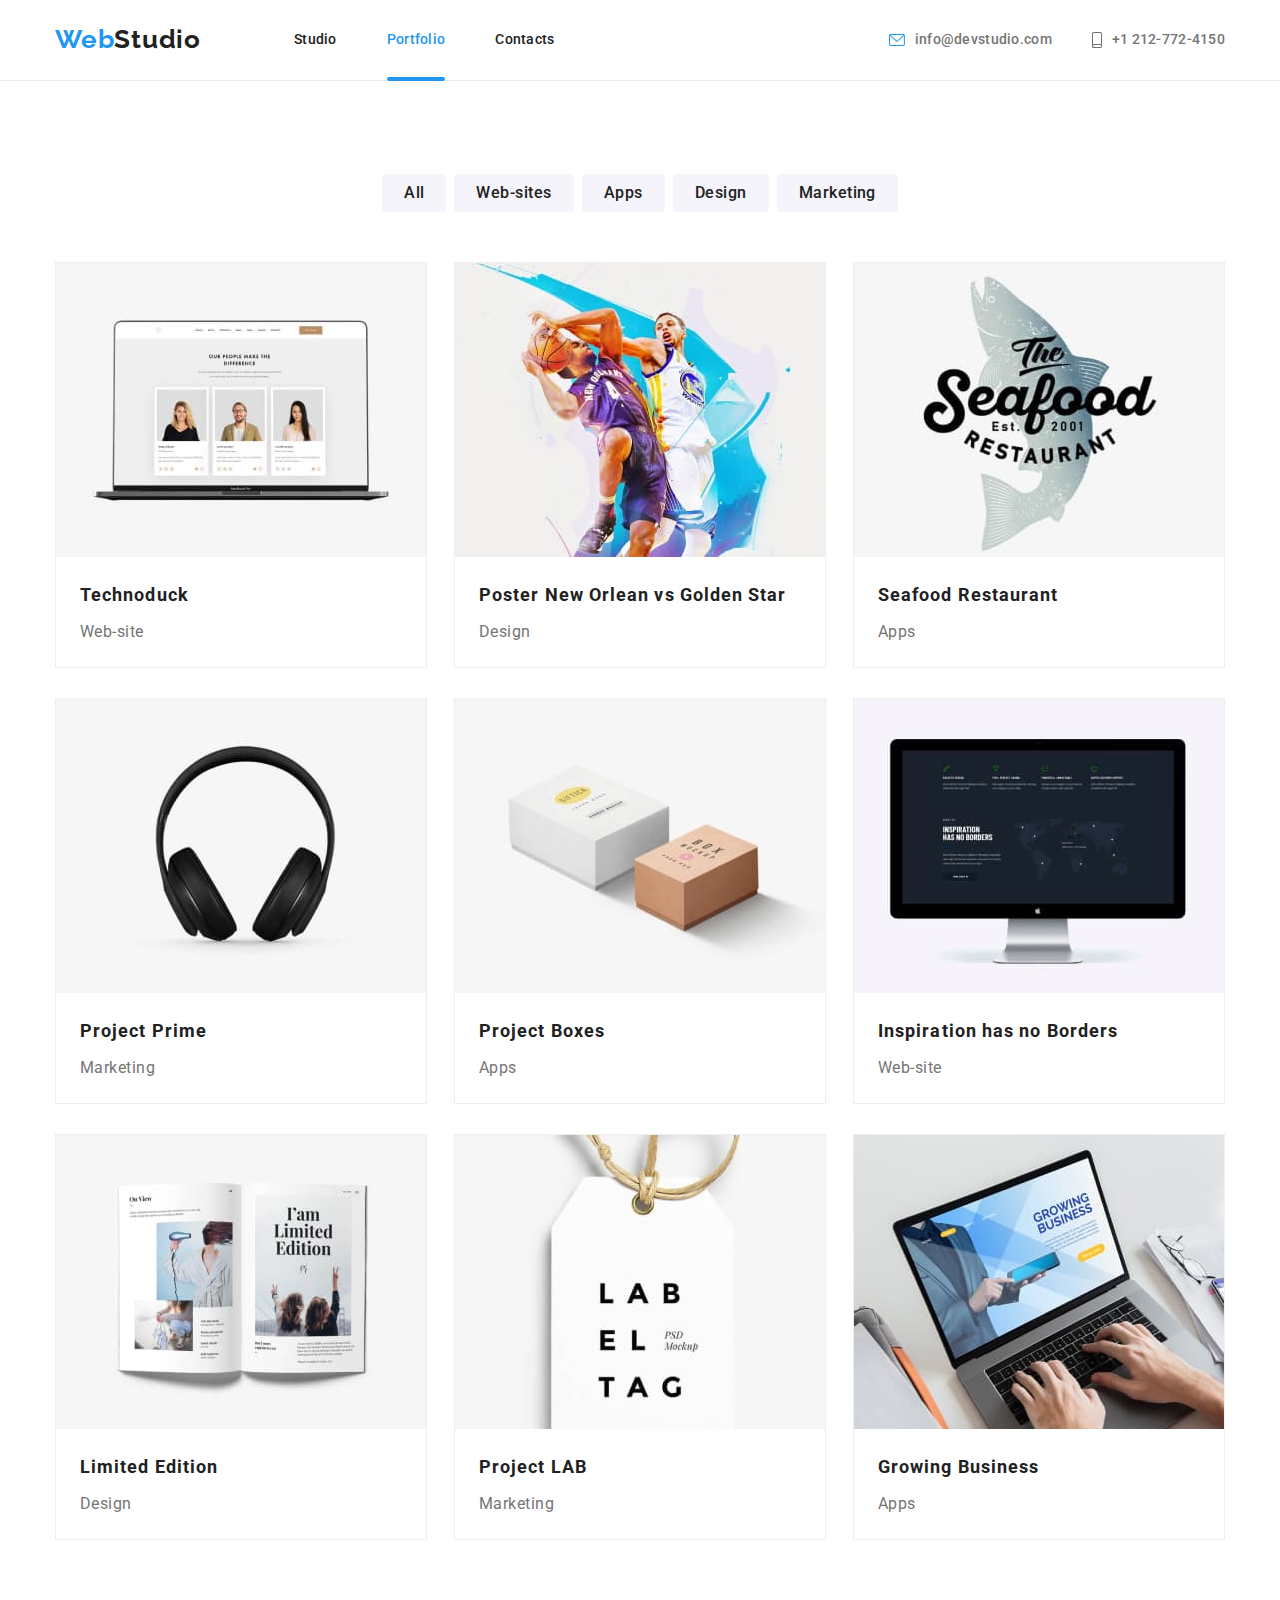
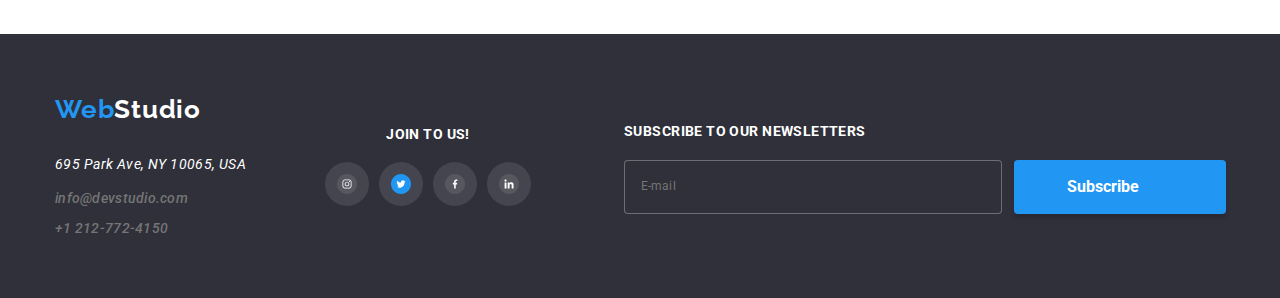
==== commit 0839499d: "Portfolio finished (icons in place)" ====
--- a/portfolio.html
+++ b/portfolio.html
@@ -23,13 +23,13 @@
         <nav>
              <button class="menu__button js-open-menu" type="button" aria-expanded="false" aria-controls="mobile-menu">
                     <svg width="40px" height="40px" aria-label="menu switcher">
-                        <use class="icon__menu" href="./images/sprite.svg#icon-menu"></use>
+                        <use class="icon__menu" href="./images/sprite.svg#icon-menu_24px"></use>
                     </svg>
                 </button>
                 <div class="menu__container js-menu-container" id="mobile-menu">
                     <button class="menu__button js-close-menu" type="button">
                         <svg width="40px" height="40px" aria-label="menu switcher">
-                            <use class="icon__close" href="./images/sprite.svg#icon-close"></use>
+                            <use class="icon__close" href="./images/sprite.svg#icon-close-black_24px"></use>
                         </svg>
                     </button>
                     <div class="navigation__menu">
@@ -93,7 +93,7 @@
             <li class="contacts__item">
                 <a class="contacts__link" href="mailto:info@devstudio.com">
                     <svg class="contacts__icon" width="16px" height="12px">
-                        <use href="./images/sprite.svg#icon-mail-icon"></use>
+                        <use href="./images/sprite.svg#icon-envelope"></use>
                     </svg>
                     info@devstudio.com
                 </a>
@@ -101,7 +101,7 @@
             <li class="contacts__item">
                 <a class="contacts__link" href="tel:+12127724150">
                     <svg class="contacts__icon" width="10px" height="16px">
-                        <use href="./images/sprite.svg#icon-smartphone-icon"></use>
+                        <use href="./images/sprite.svg#icon-smartphone"></use>
                     </svg>
                     +1 212-772-4150
                 </a>
@@ -349,7 +349,7 @@
                         <a class="network__link network__link--gray" href="https://www.instagram.com/" target="_blank"
                             rel="noopener noreferrer">
                             <svg class="network__icon network__icon--footer" width="20px" height="20px">
-                                <use href="./images/sprite.svg#icon-instagram"></use>
+                                <use href="./images/sprite.svg#icon-ellipseinstagram"></use>
                             </svg>
                         </a>
                     </li>
@@ -357,7 +357,7 @@
                         <a class="network__link network__link--gray" href="https://twitter.com/" target="_blank"
                             rel="noopener noreferrer">
                             <svg class="network__icon network__icon--footer" width="20px" height="20px">
-                                <use href="./images/sprite.svg#icon-twitter"></use>
+                                <use href="./images/sprite.svg#icon-ellipsetwitter-blue"></use>
                             </svg>
                         </a>
                     </li>
@@ -365,7 +365,7 @@
                         <a class="network__link network__link--gray" href="https://www.facebook.com/" target="_blank"
                             rel="noopener noreferrer">
                             <svg class="network__icon network__icon--footer" width="20px" height="20px">
-                                <use href="./images/sprite.svg#icon-facebook"></use>
+                                <use href="./images/sprite.svg#icon-ellipsefacebook"></use>
                             </svg>
                         </a>
                     </li>
@@ -373,7 +373,7 @@
                         <a class="network__link network__link--gray" href="https://www.linkedin.com/" target="_blank"
                             rel="noopener noreferrer">
                             <svg class="network__icon network__icon--footer" width="20px" height="20px">
-                                <use href="./images/svg/sprite.svg#icon-linkedin"></use>
+                                <use href="./images/sprite.svg#icon-ellipselinkedin"></use>
                             </svg>
                         </a>
                     </li>
--- a/css/main.min.css
+++ b/css/main.min.css
@@ -538,7 +538,7 @@
         margin: 0px;
         padding: 0px;
         margin-right: 7px;
-        background-image: url(/images/svg/icon-check.svg);
+        background-image: url(/images/sprite.svg/icon-check);
         background-color: #fff;
         background-size: contain;
         background-position: center;
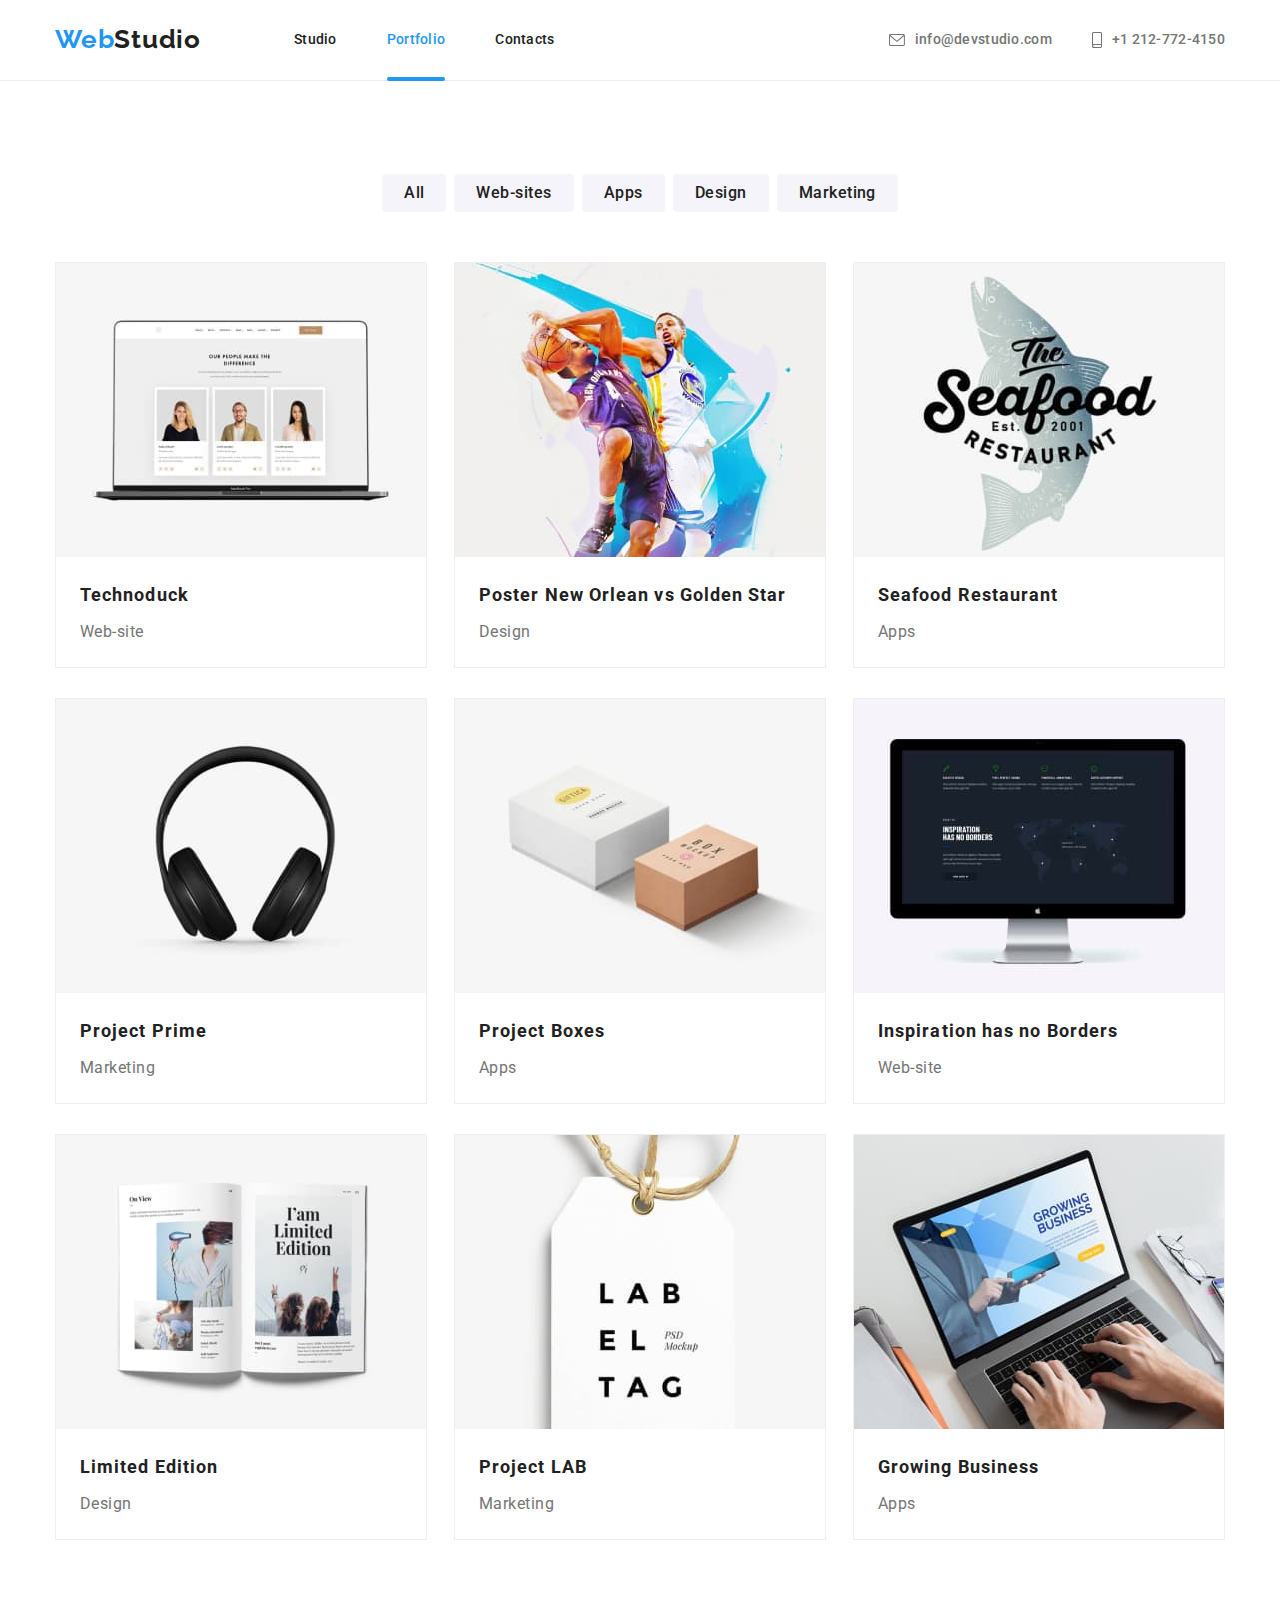
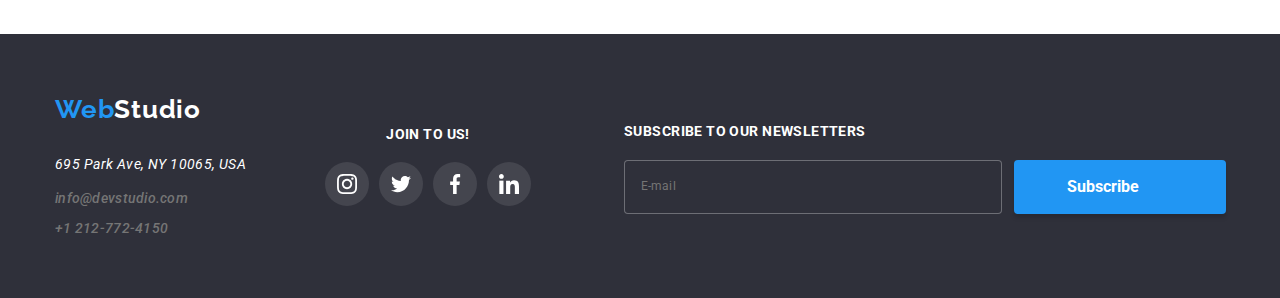
==== commit 2bea4b1e: "awsome icons" ====
--- a/portfolio.html
+++ b/portfolio.html
@@ -93,7 +93,7 @@
             <li class="contacts__item">
                 <a class="contacts__link" href="mailto:info@devstudio.com">
                     <svg class="contacts__icon" width="16px" height="12px">
-                        <use href="./images/sprite.svg#icon-envelope"></use>
+                        <use href="./images/sprite.svg#icon-envelope-grey"></use>
                     </svg>
                     info@devstudio.com
                 </a>
@@ -349,7 +349,7 @@
                         <a class="network__link network__link--gray" href="https://www.instagram.com/" target="_blank"
                             rel="noopener noreferrer">
                             <svg class="network__icon network__icon--footer" width="20px" height="20px">
-                                <use href="./images/sprite.svg#icon-ellipseinstagram"></use>
+                                <use href="./images/sprite.svg#icon-instagram-2"></use>
                             </svg>
                         </a>
                     </li>
@@ -357,7 +357,7 @@
                         <a class="network__link network__link--gray" href="https://twitter.com/" target="_blank"
                             rel="noopener noreferrer">
                             <svg class="network__icon network__icon--footer" width="20px" height="20px">
-                                <use href="./images/sprite.svg#icon-ellipsetwitter-blue"></use>
+                                <use href="./images/sprite.svg#icon-twitter-1"></use>
                             </svg>
                         </a>
                     </li>
@@ -365,7 +365,7 @@
                         <a class="network__link network__link--gray" href="https://www.facebook.com/" target="_blank"
                             rel="noopener noreferrer">
                             <svg class="network__icon network__icon--footer" width="20px" height="20px">
-                                <use href="./images/sprite.svg#icon-ellipsefacebook"></use>
+                                <use href="./images/sprite.svg#icon-facebook-1"></use>
                             </svg>
                         </a>
                     </li>
@@ -373,7 +373,7 @@
                         <a class="network__link network__link--gray" href="https://www.linkedin.com/" target="_blank"
                             rel="noopener noreferrer">
                             <svg class="network__icon network__icon--footer" width="20px" height="20px">
-                                <use href="./images/sprite.svg#icon-ellipselinkedin"></use>
+                                <use href="./images/sprite.svg#icon-linkedin-1"></use>
                             </svg>
                         </a>
                     </li>
--- a/css/main.min.css
+++ b/css/main.min.css
@@ -1,3 +1,4 @@
+
 ul {
     list-style-type: none;
     padding: 0px;
@@ -852,6 +853,7 @@
         align-items: center;
         -ms-flex-wrap: wrap;
         flex-wrap: wrap
+        
     }
 
     .customers__title {
@@ -864,13 +866,14 @@
     }
 
     .customers__item:not(:last-child) {
-        margin-right: 30px
+        margin-right: 
     }
 
     .customers__list {
         display: -webkit-box;
         display: -ms-flexbox;
         display: flex;
+        gap: 30px; 
         -webkit-box-pack: center;
         -ms-flex-pack: center;
         justify-content: center;
@@ -1860,7 +1863,7 @@
         margin: 0px;
         padding: 0px;
         margin-right: 7px;
-        background-image: url(/images/svg/check.svg);
+        background-image: url(/images/sprite.svg/icon-check);
         background-color: #fff;
         background-size: contain;
         background-position: center;
@@ -3157,7 +3160,7 @@
         margin: 0px;
         padding: 0px;
         margin-right: 7px;
-        background-image: url(/images/svg/check.svg);
+        background-image: url(/images/sprite.svg/icon-check);
         background-color: #fff;
         background-size: contain;
         background-position: center;
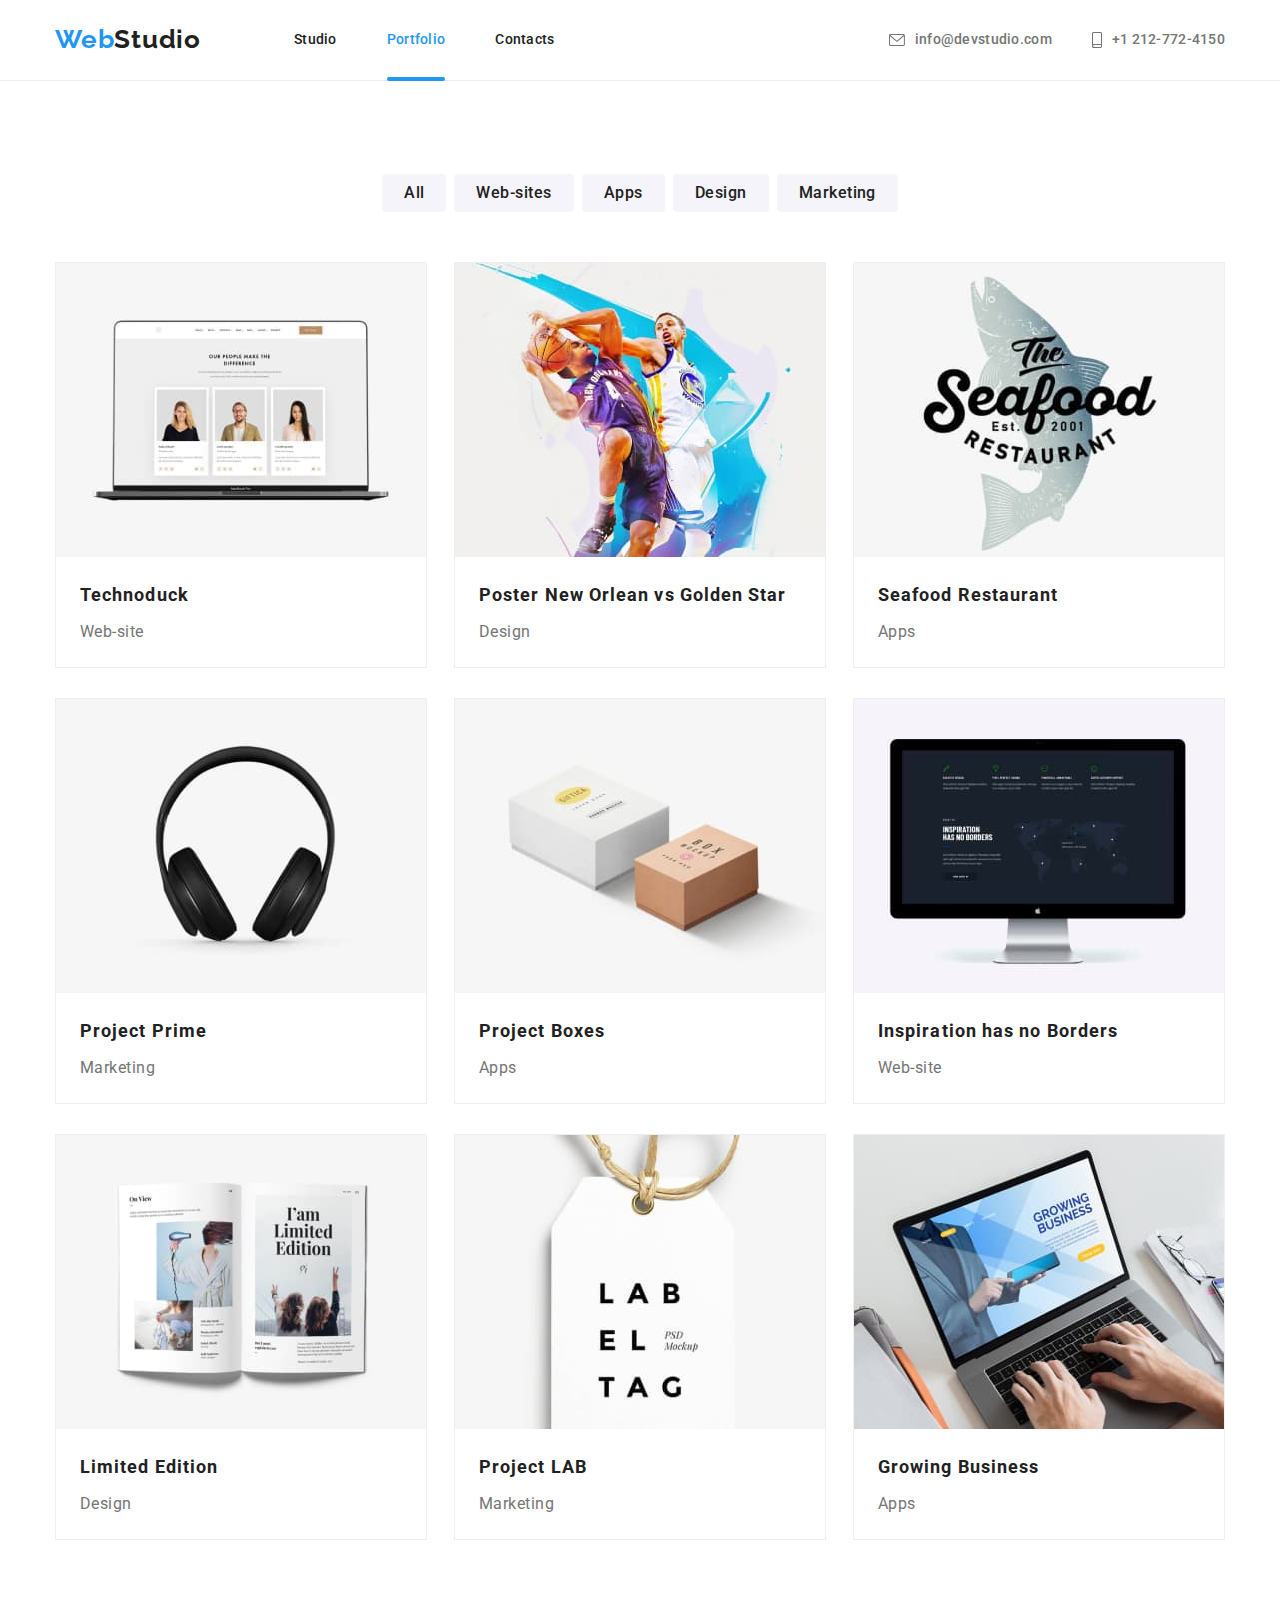
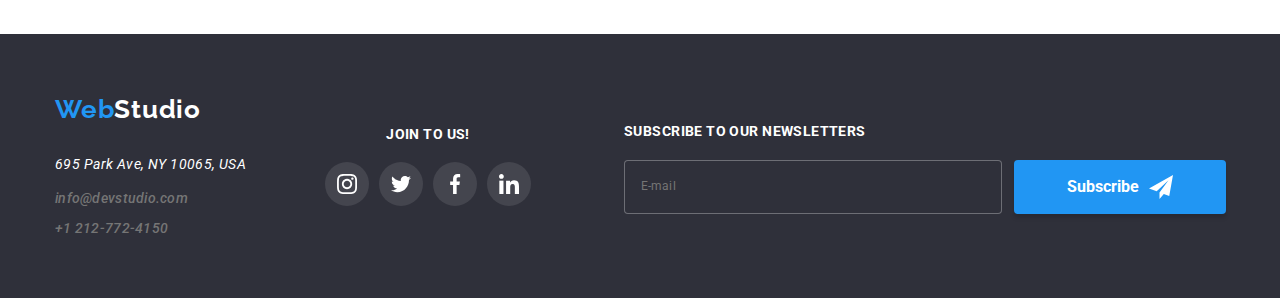
==== commit d9c63692: "subscribe icon" ====
--- a/portfolio.html
+++ b/portfolio.html
@@ -386,7 +386,7 @@
                     <input class="form__input--gray" type="text" name="input-name" placeholder="E-mail">
                     <button class="form__button" type="submit">Subscribe
                         <svg class="form__telegram form__telegram--gray" width="24px" height="24px">
-                            <use href="./images/svg/sprite.svg#icon-telegram"></use>
+                            <use href="./images/sprite.svg#icon-telegram"></use>
                         </svg>
                     </button>
                 </div>
--- a/css/main.min.css
+++ b/css/main.min.css
@@ -481,7 +481,7 @@
     }
 
     .form__input:hover~.form__icon {
-        fill: #2196f3
+        fill: #2
     }
 
     .form__input:focus~.form__icon {
@@ -539,7 +539,7 @@
         margin: 0px;
         padding: 0px;
         margin-right: 7px;
-        background-image: url(/images/sprite.svg/icon-check);
+        background-image: url(/images/sprite.svg/icon-check-new);
         background-color: #fff;
         background-size: contain;
         background-position: center;
@@ -552,6 +552,7 @@
     .form__fakecheckbox:checked+.form__checkbox {
         border: 2px solid #2196f3;
         background-color: #2196f3
+        
     }
 
     .form__label--accept {
@@ -1863,7 +1864,7 @@
         margin: 0px;
         padding: 0px;
         margin-right: 7px;
-        background-image: url(/images/sprite.svg/icon-check);
+        background-image: url(./images/sprite.svg/icon-check-new);
         background-color: #fff;
         background-size: contain;
         background-position: center;
